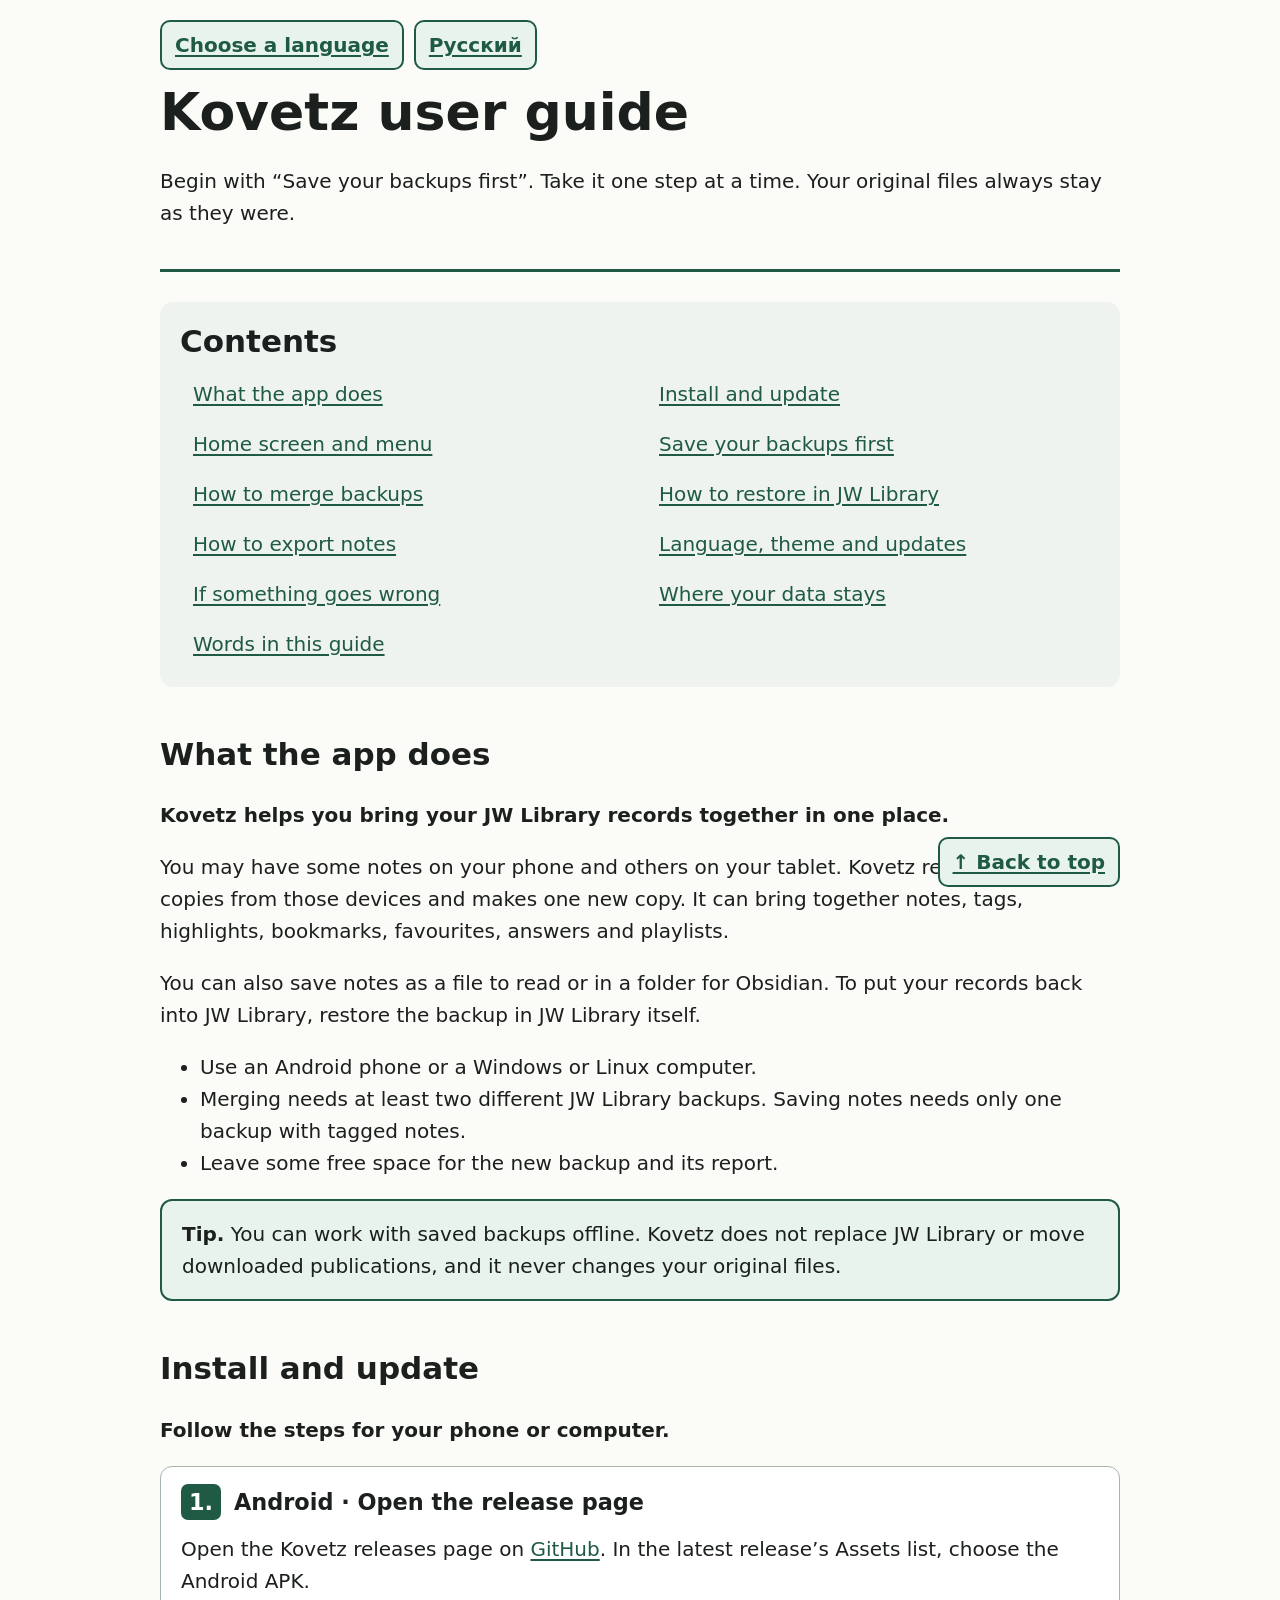
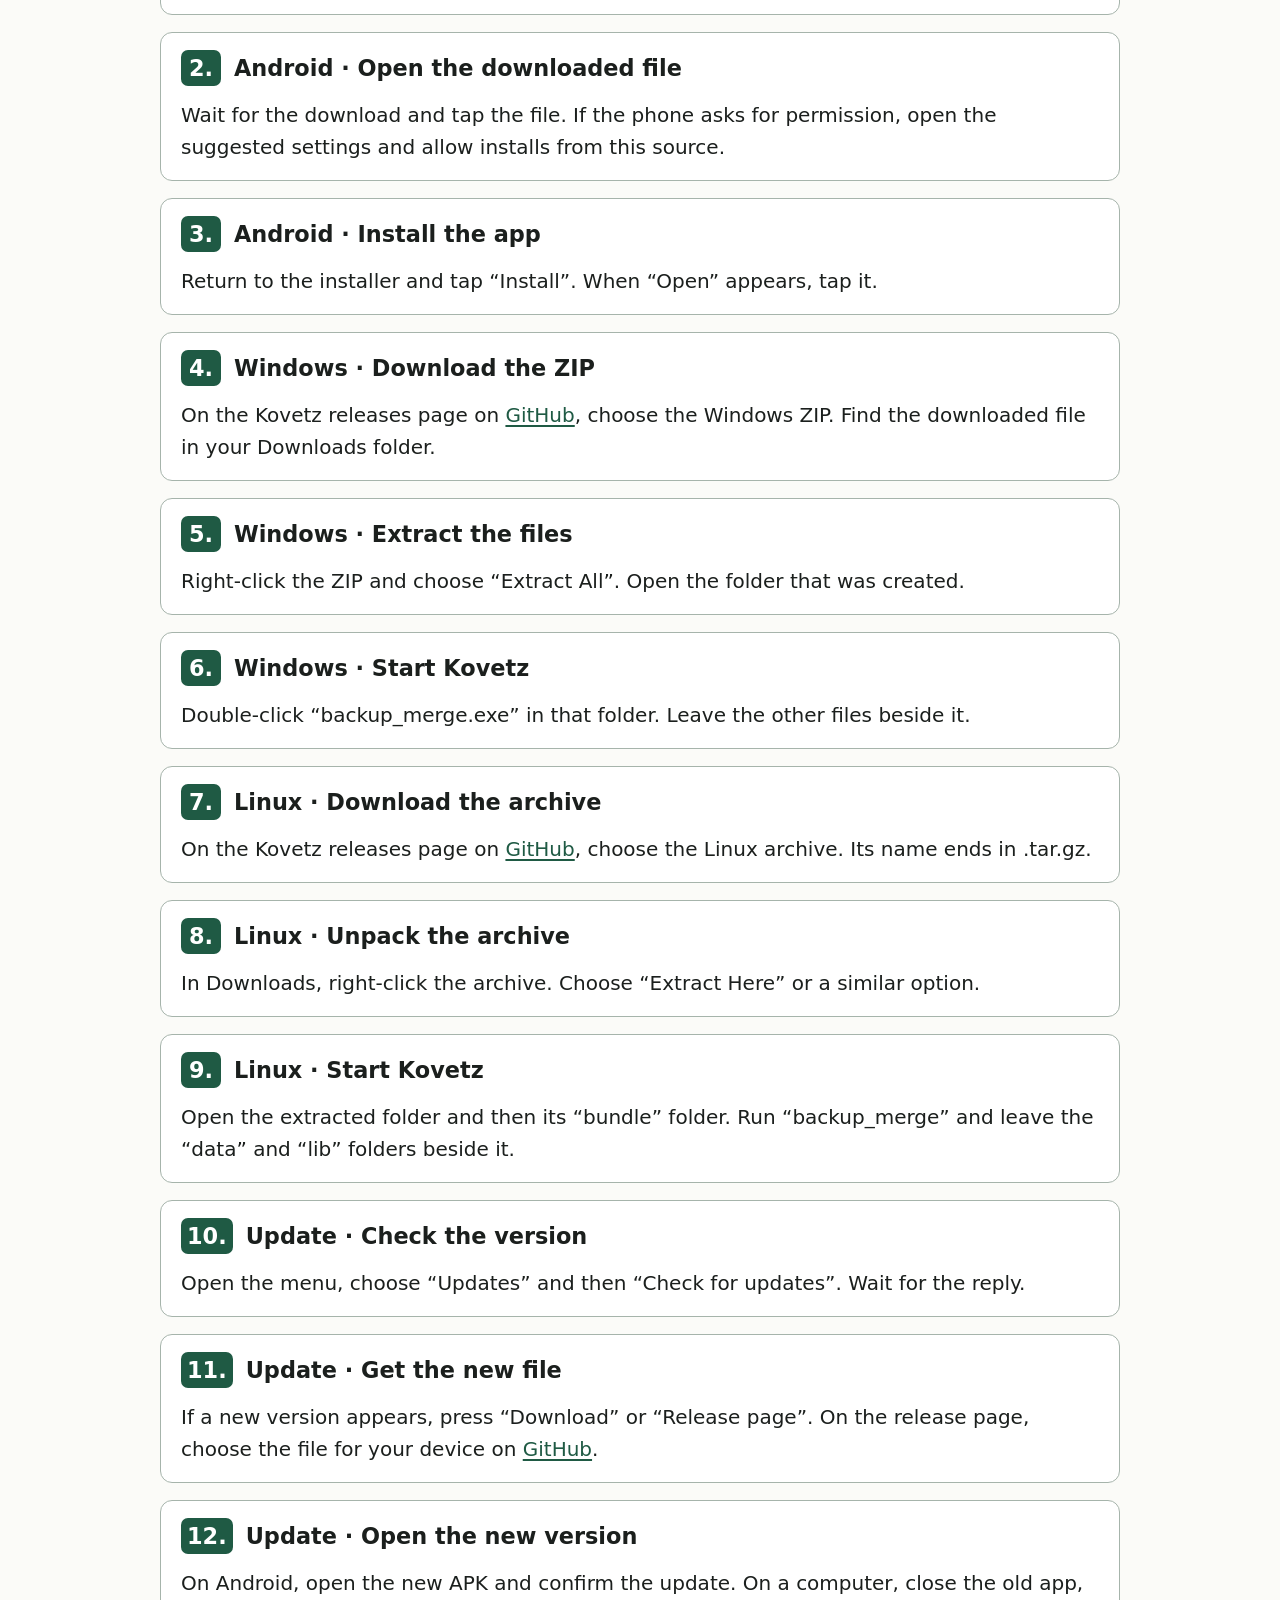
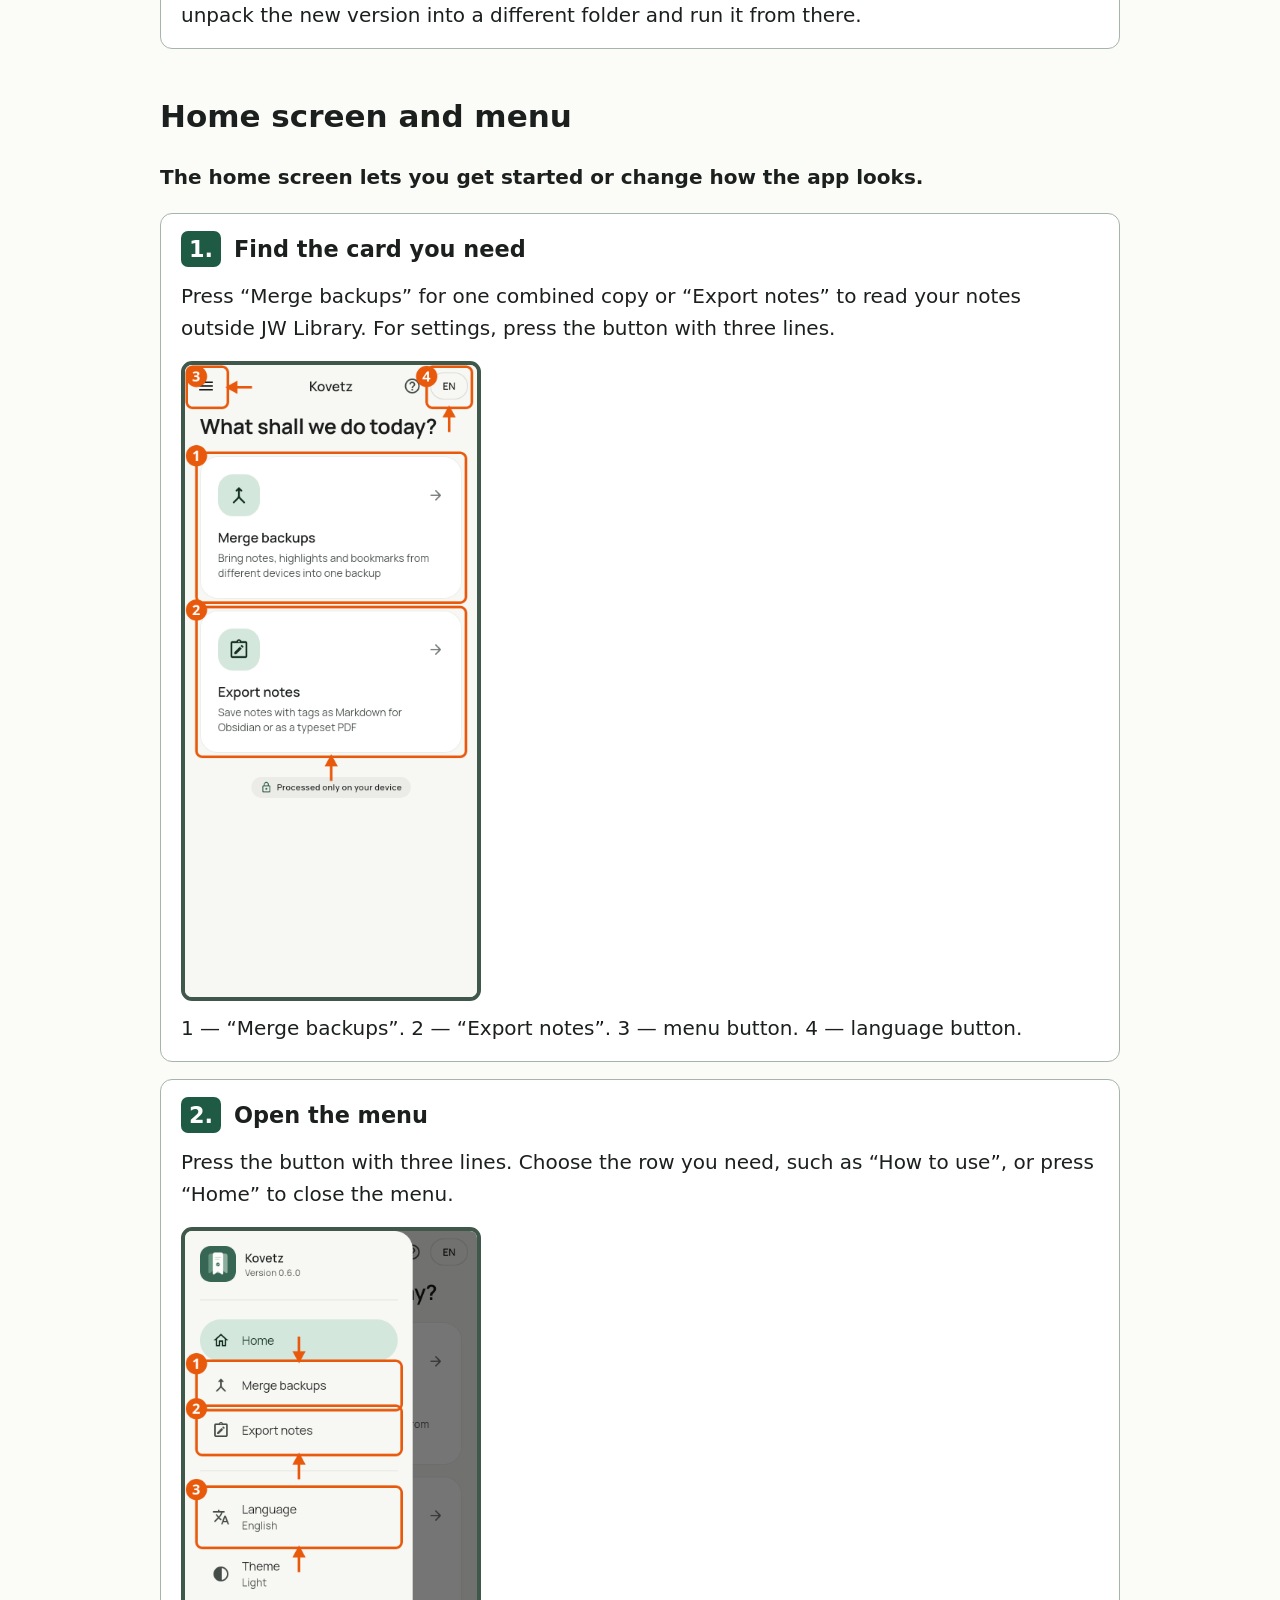
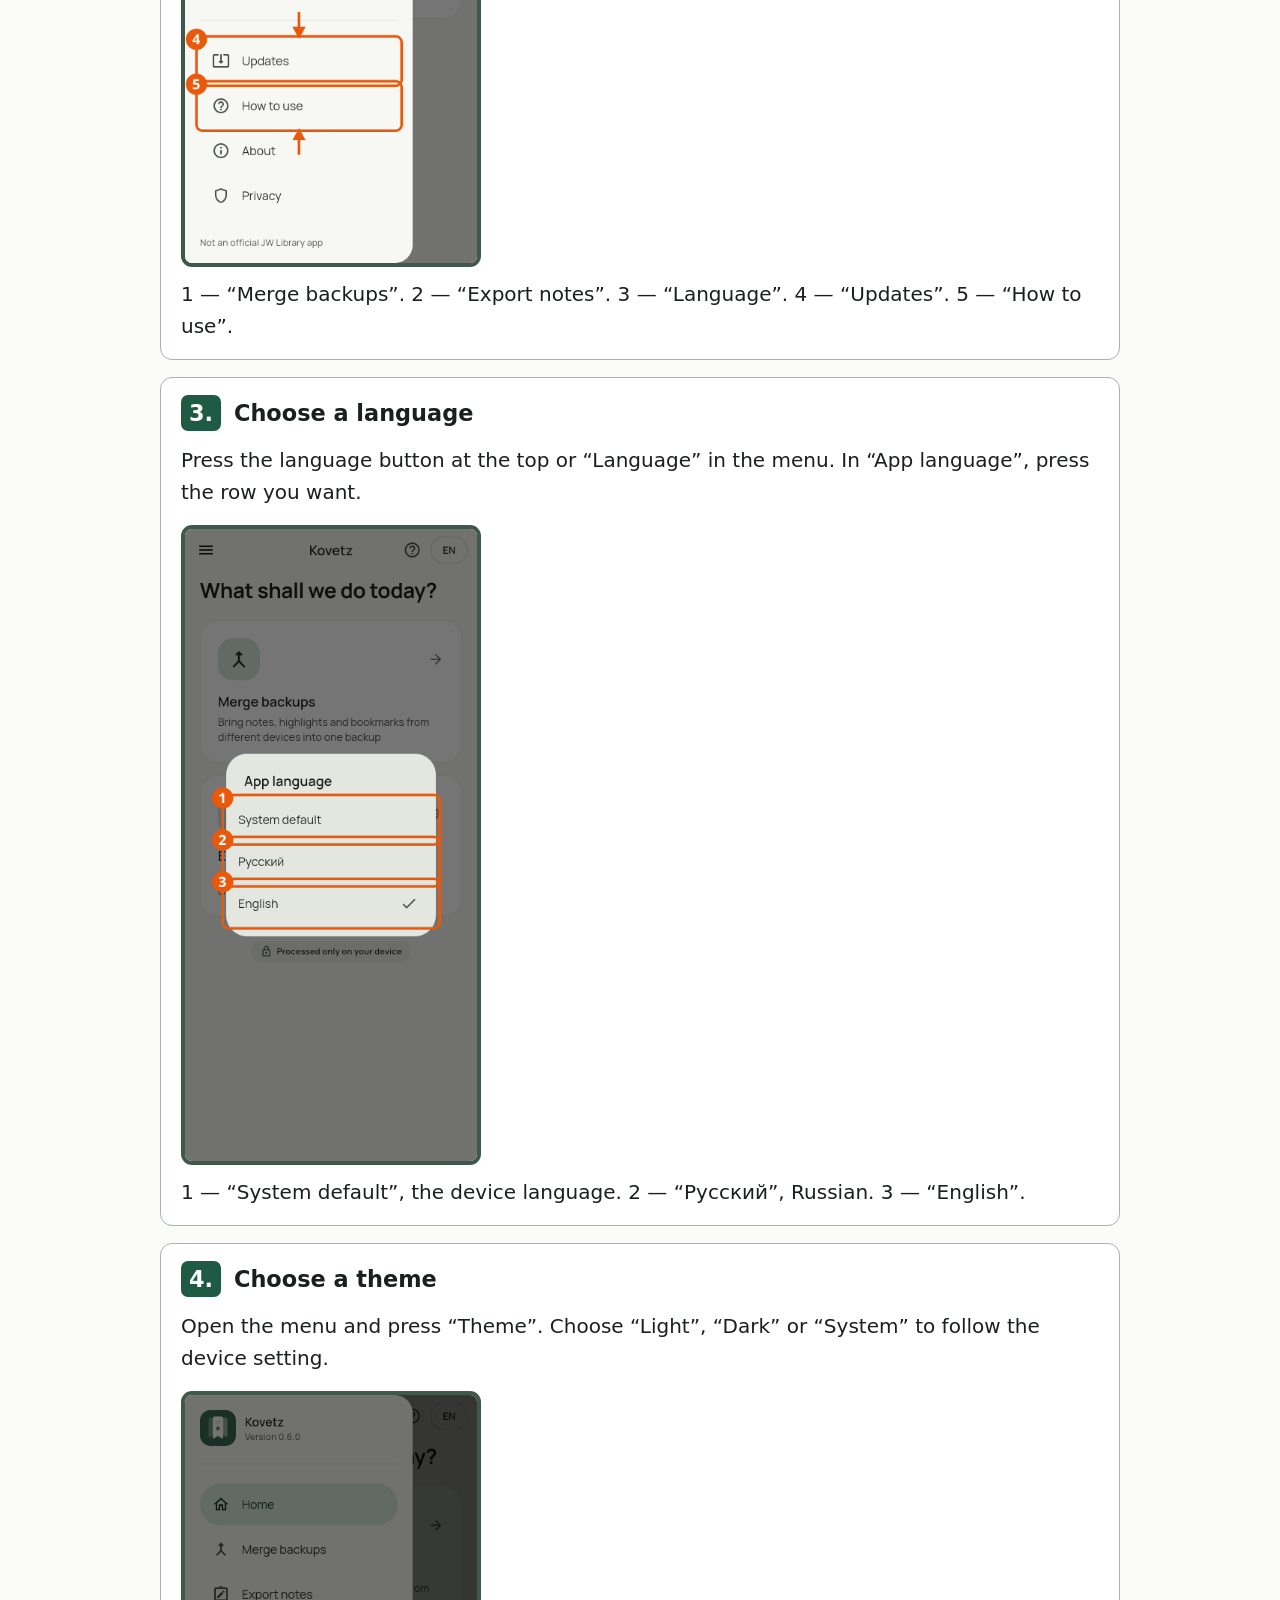
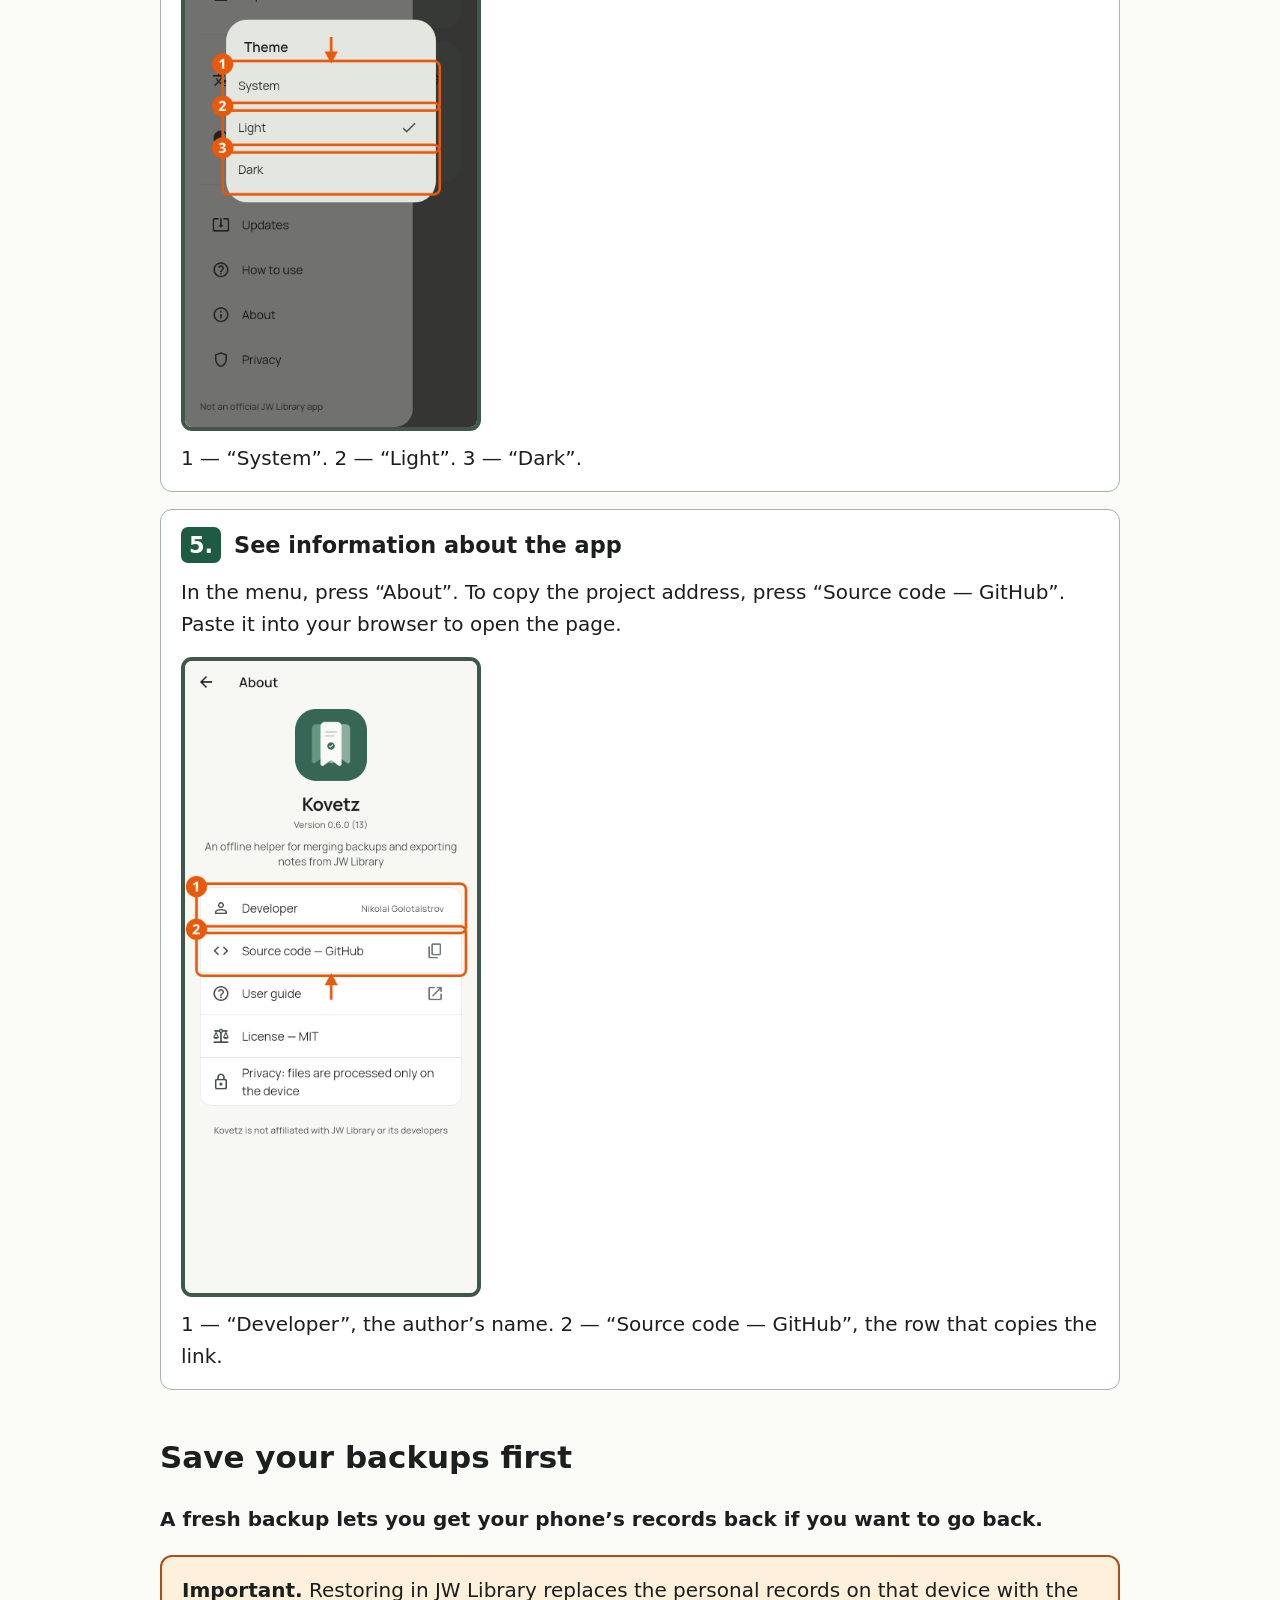
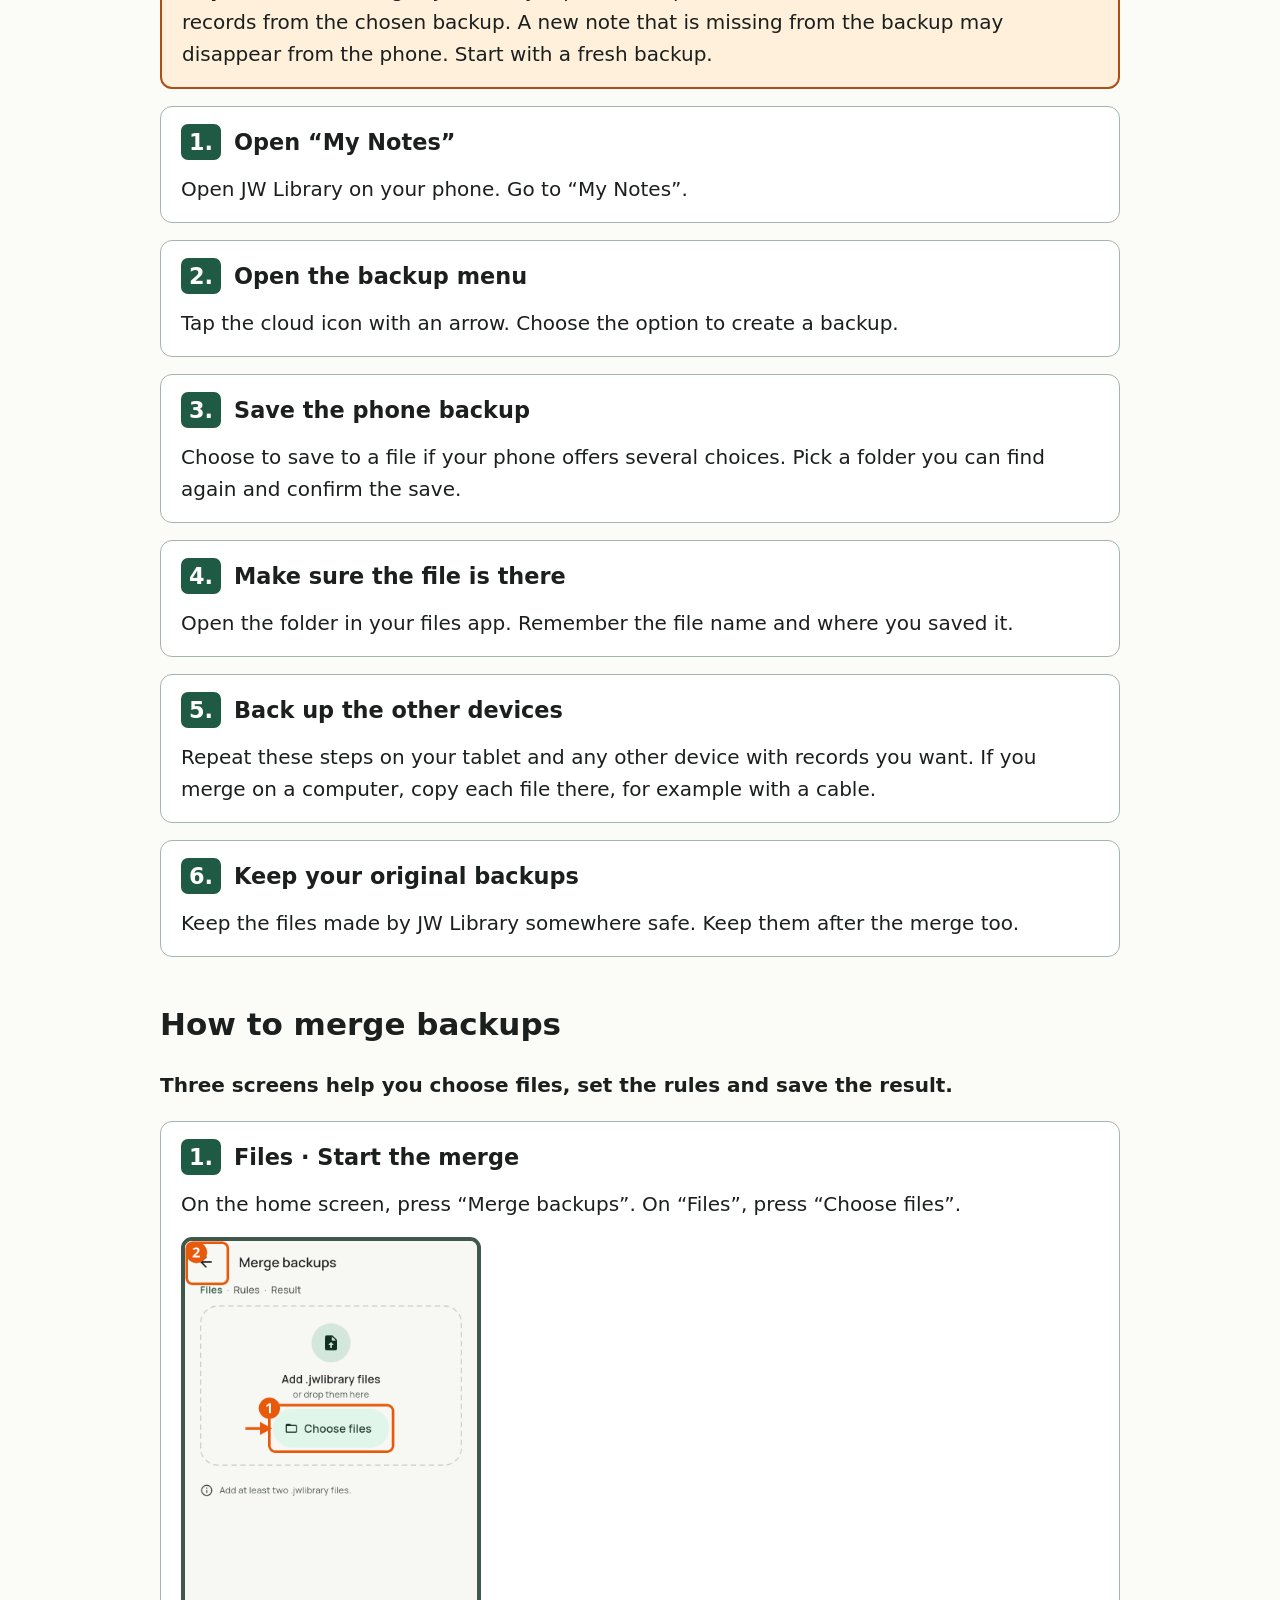
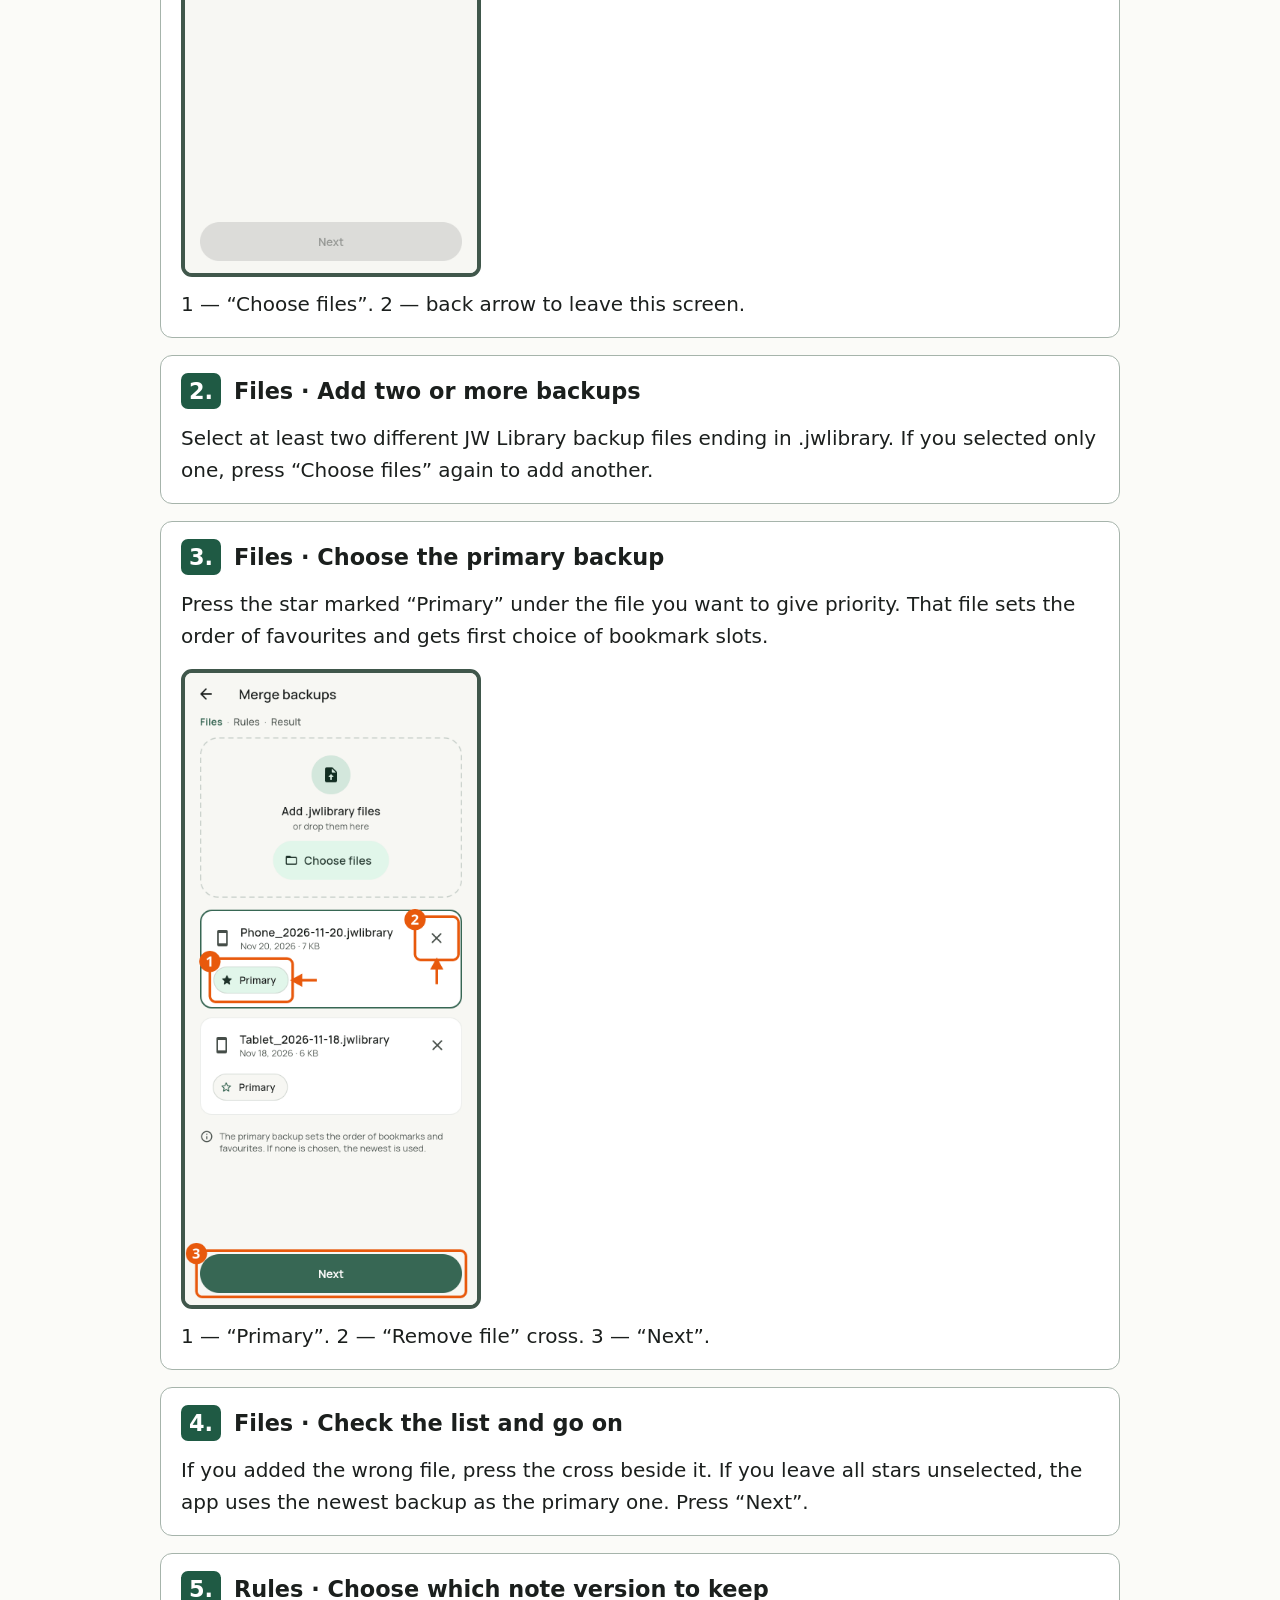
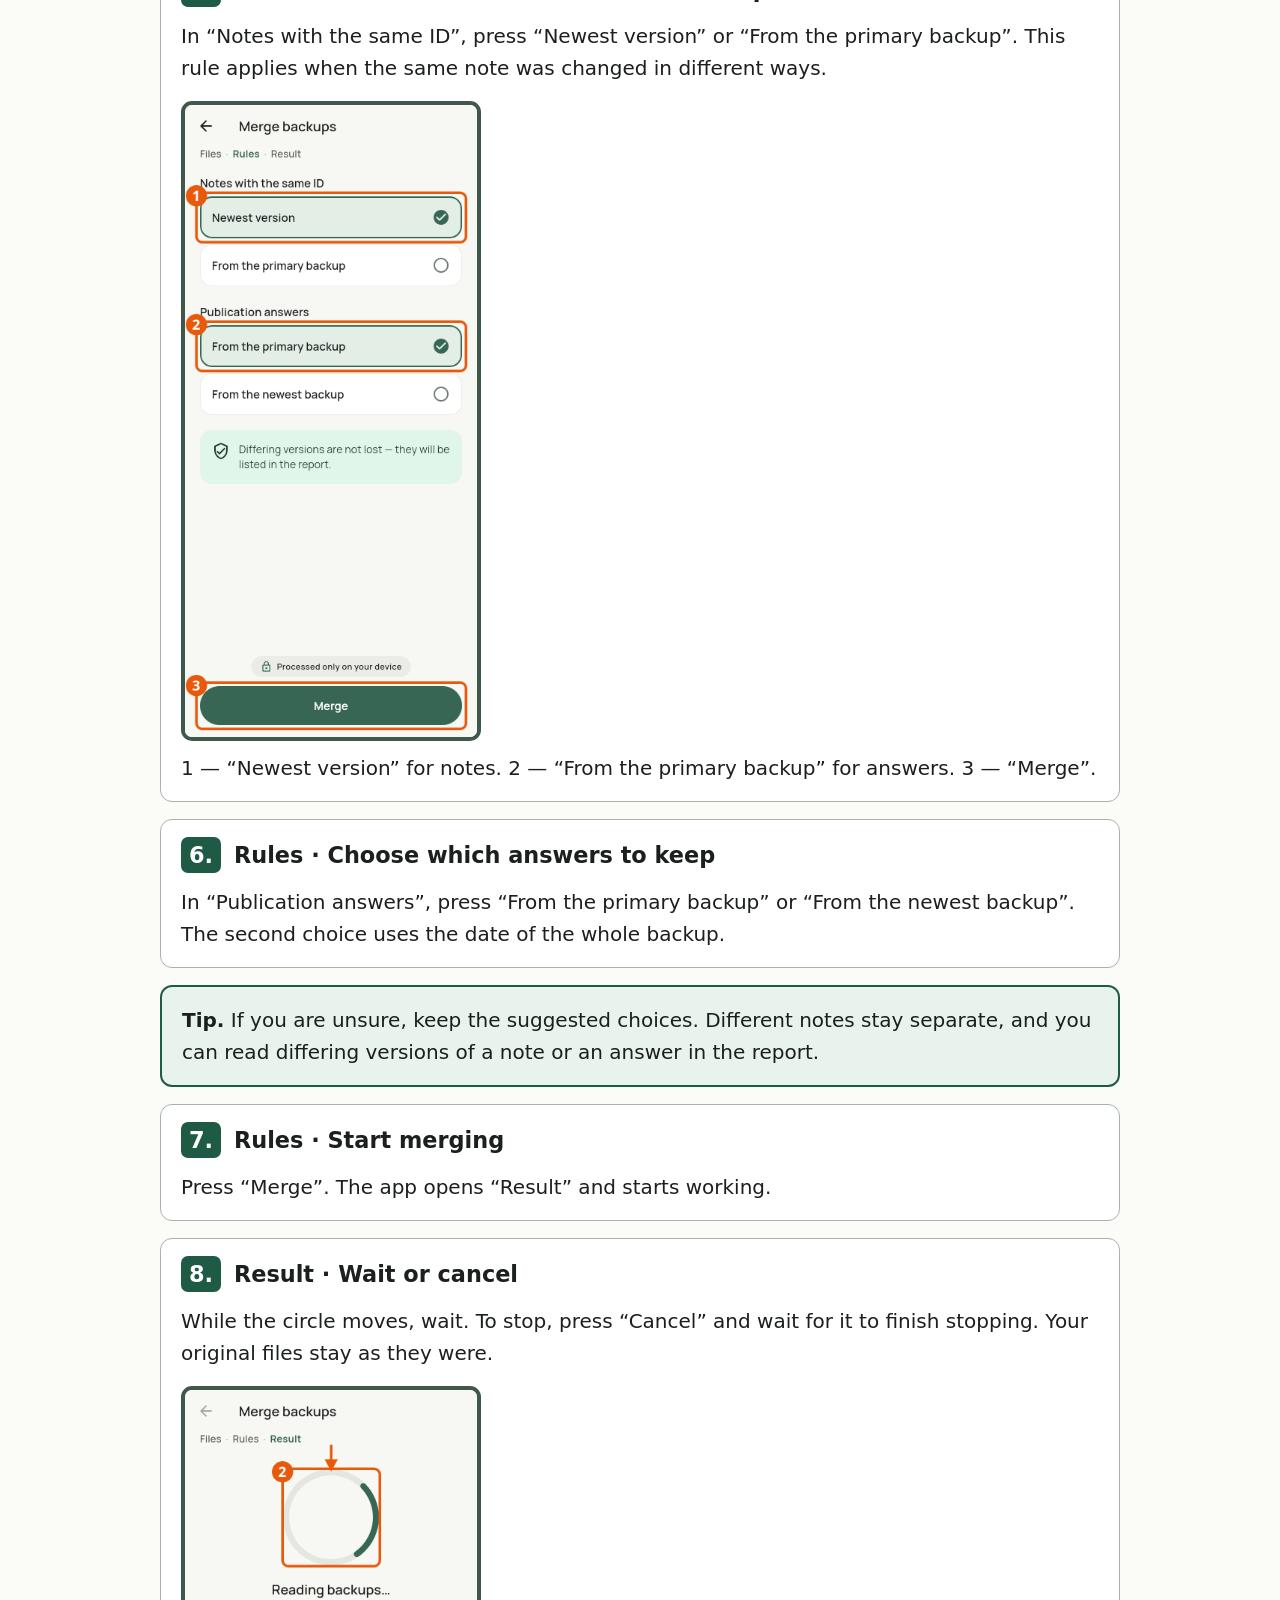
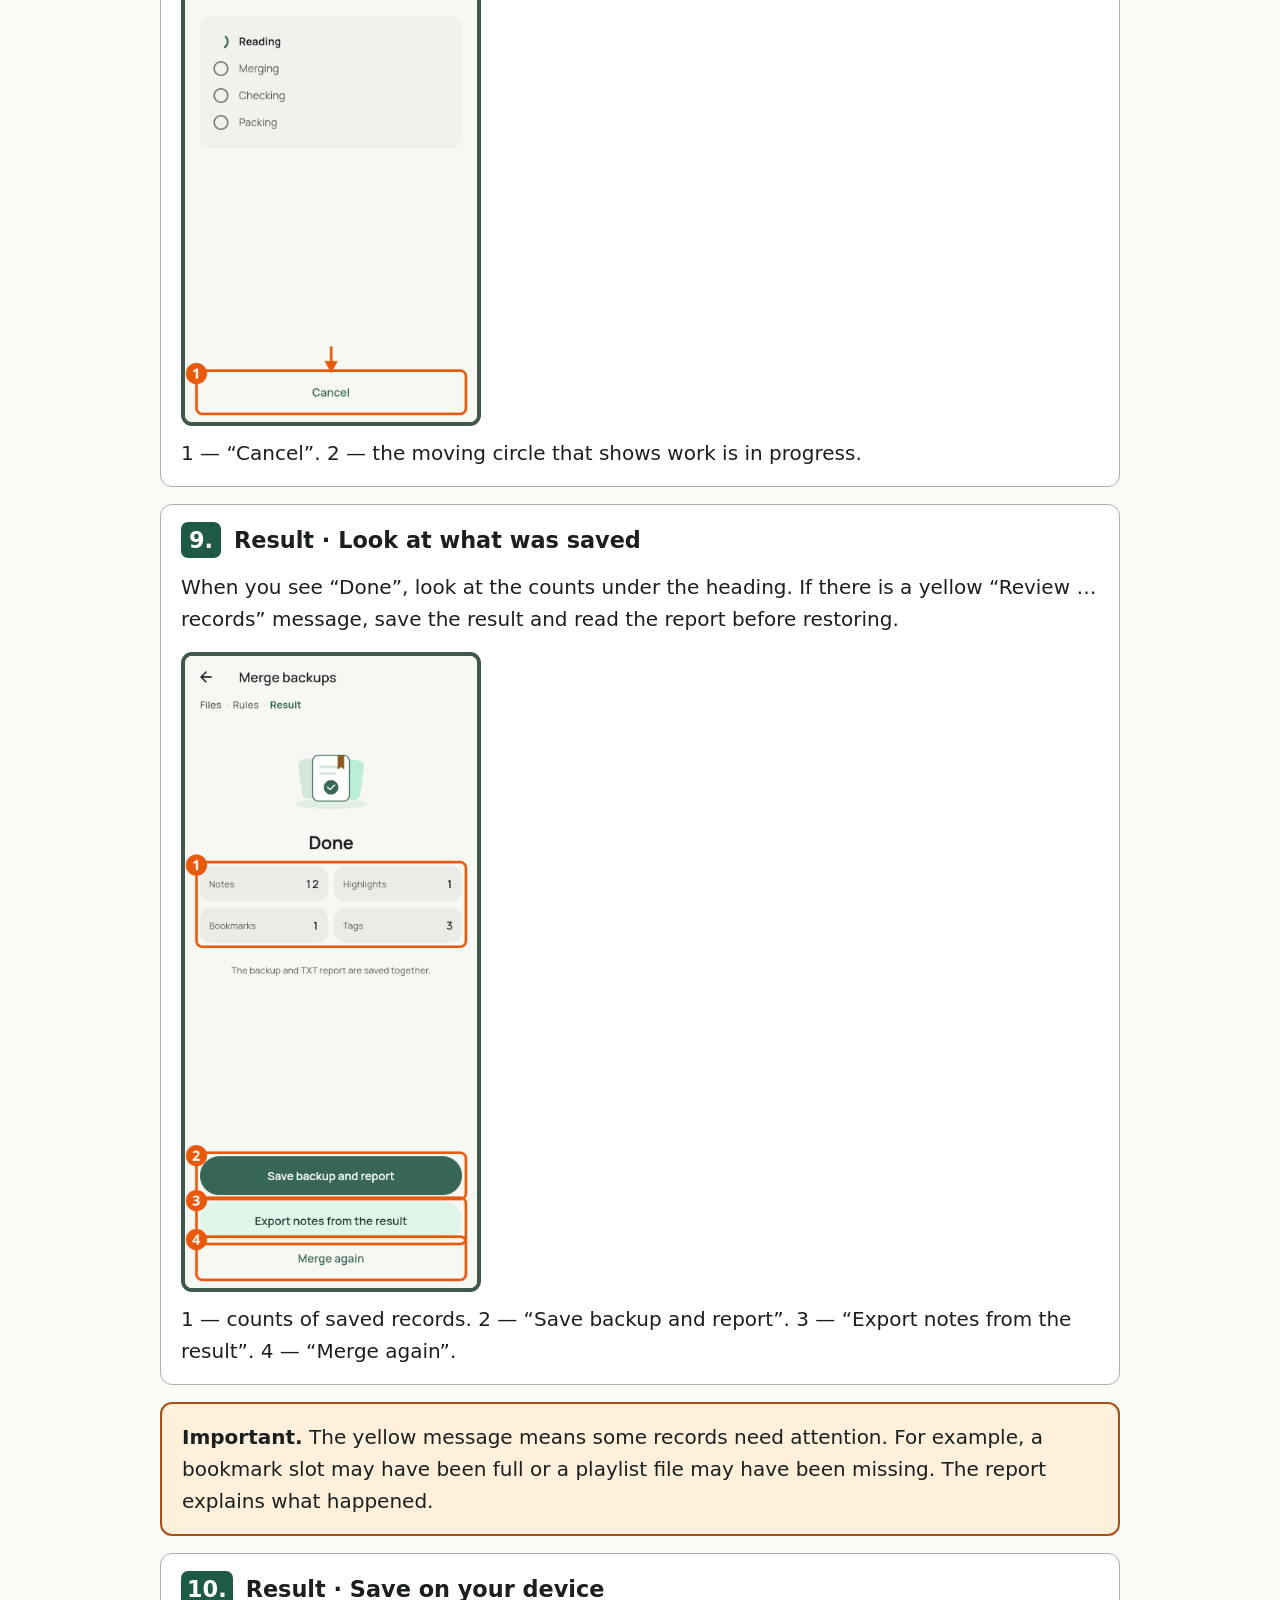
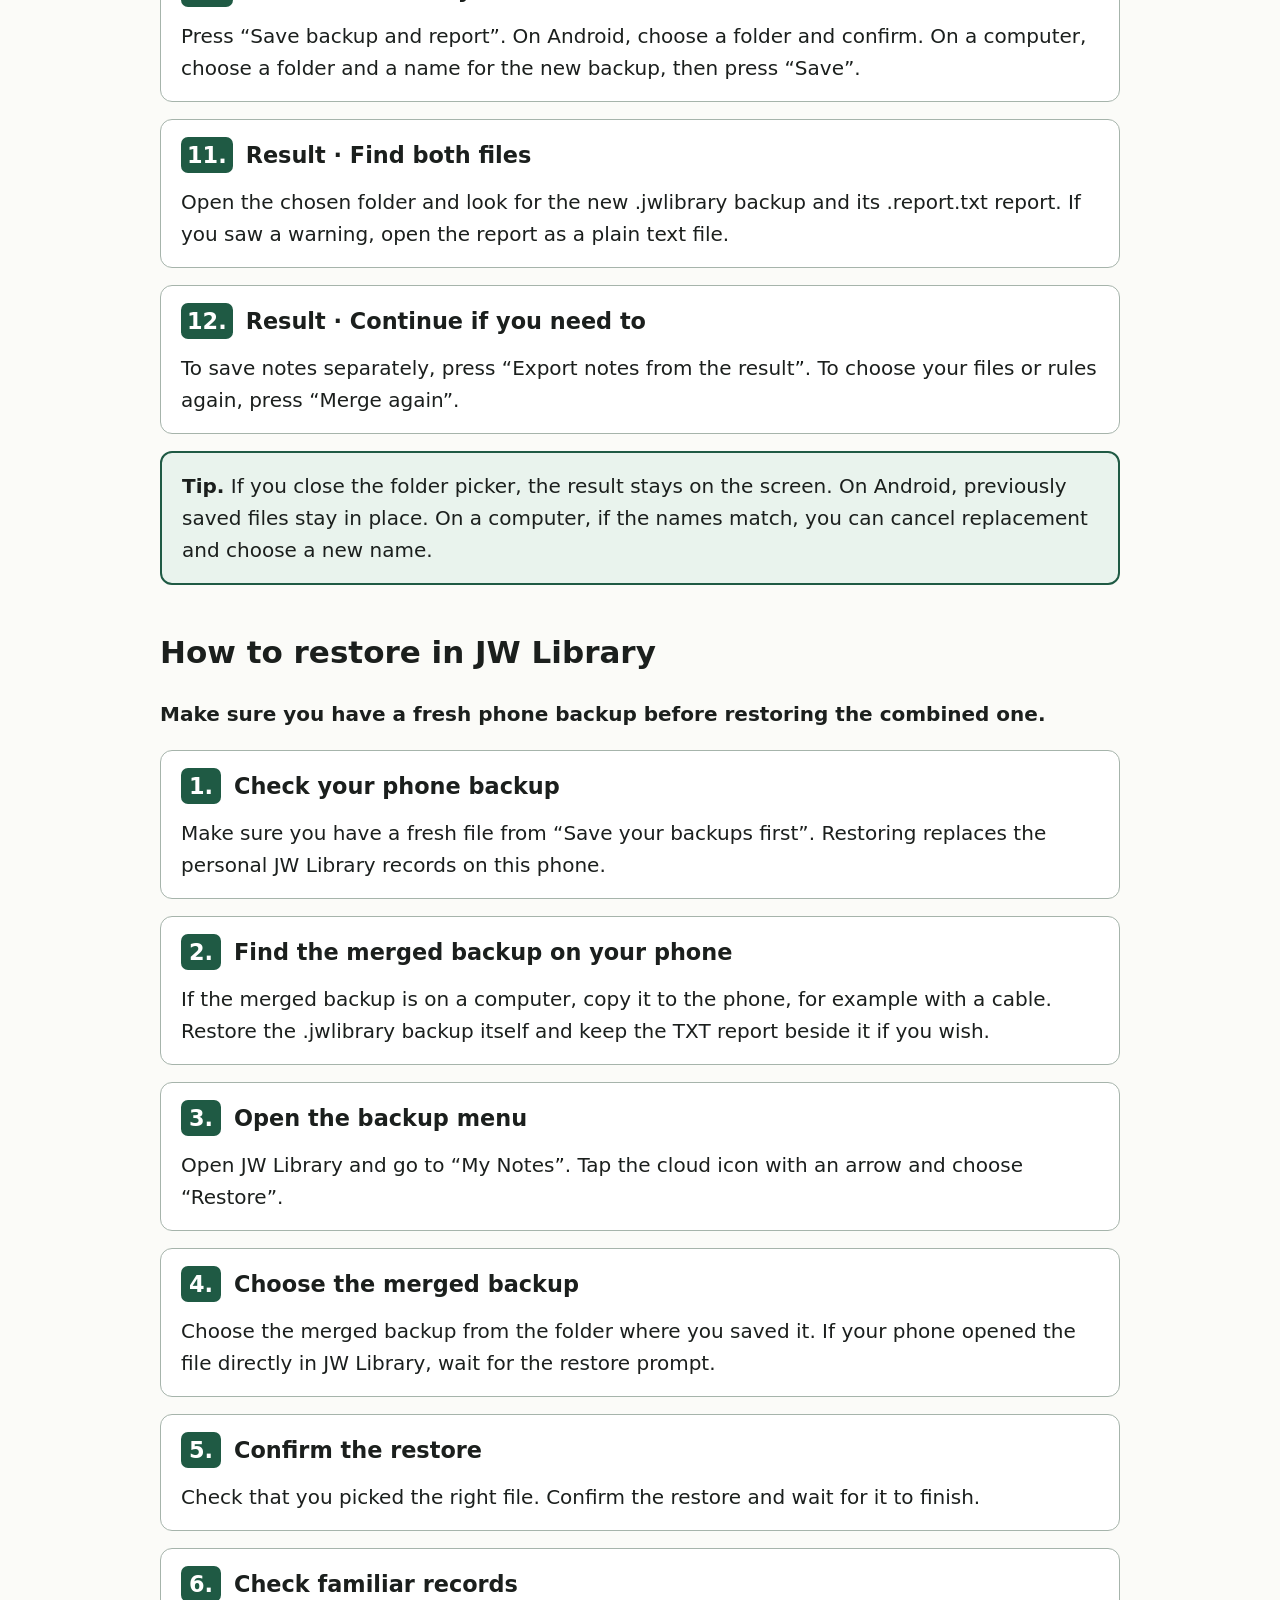
==== docs/site/en/index.html @ 67d59d4f "Kovetz 0.6.0: объединение резервных копий JW Library и экспорт заметок Первая версия проекта в чисто" ====
<!doctype html>
<html lang="en">
<head>
  <meta charset="utf-8">
  <meta name="viewport" content="width=device-width, initial-scale=1">
  <title>Kovetz user guide</title>
  <link rel="stylesheet" href="../guide.css">
</head>
<body>
<main id="top">
  <header>
    <nav class="language-nav" aria-label="Choose a language">
      <a class="tap" href="../index.html">Choose a language</a>
      <a class="tap" href="../ru/index.html" lang="ru" hreflang="ru">Русский</a>
    </nav>
    <h1>Kovetz user guide</h1>
    <p>Begin with “Save your backups first”. Take it one step at a time. Your original files always stay as they were.</p>
  </header>
  <nav class="contents" aria-labelledby="contents-title">
    <h2 id="contents-title">Contents</h2>
    <ul>
      <li><a class="tap" href="#what">What the app does</a></li>
      <li><a class="tap" href="#install">Install and update</a></li>
      <li><a class="tap" href="#main_screen">Home screen and menu</a></li>
      <li><a class="tap" href="#safety">Save your backups first</a></li>
      <li><a class="tap" href="#merge">How to merge backups</a></li>
      <li><a class="tap" href="#restore">How to restore in JW Library</a></li>
      <li><a class="tap" href="#export">How to export notes</a></li>
      <li><a class="tap" href="#settings">Language, theme and updates</a></li>
      <li><a class="tap" href="#problems">If something goes wrong</a></li>
      <li><a class="tap" href="#privacy">Where your data stays</a></li>
      <li><a class="tap" href="#words">Words in this guide</a></li>
    </ul>
  </nav>
  <section id="what" aria-labelledby="what-title">
    <h2 id="what-title">What the app does</h2>
    <p class="summary">Kovetz helps you bring your JW Library records together in one place.</p>
    <p>You may have some notes on your phone and others on your tablet. Kovetz reads the saved copies from those devices and makes one new copy. It can bring together notes, tags, highlights, bookmarks, favourites, answers and playlists.</p>
    <p>You can also save notes as a file to read or in a folder for Obsidian. To put your records back into JW Library, restore the backup in JW Library itself.</p>
    <ul>
      <li>Use an Android phone or a Windows or Linux computer.</li>
      <li>Merging needs at least two different JW Library backups. Saving notes needs only one backup with tagged notes.</li>
      <li>Leave some free space for the new backup and its report.</li>
    </ul>
    <aside class="tip"><p><strong>Tip.</strong> You can work with saved backups offline. Kovetz does not replace JW Library or move downloaded publications, and it never changes your original files.</p></aside>
  </section>
  <section id="install" aria-labelledby="install-title">
    <h2 id="install-title">Install and update</h2>
    <p class="summary">Follow the steps for your phone or computer.</p>
    <article class="step">
      <h3><span class="step-number">1.</span> Android · Open the release page</h3>
      <p>Open the Kovetz releases page on <a href="https:&#47;&#47;github.com&#47;pioner14&#47;kovetz&#47;releases">GitHub</a>. In the latest release’s Assets list, choose the Android APK.</p>
    </article>
    <article class="step">
      <h3><span class="step-number">2.</span> Android · Open the downloaded file</h3>
      <p>Wait for the download and tap the file. If the phone asks for permission, open the suggested settings and allow installs from this source.</p>
    </article>
    <article class="step">
      <h3><span class="step-number">3.</span> Android · Install the app</h3>
      <p>Return to the installer and tap “Install”. When “Open” appears, tap it.</p>
    </article>
    <article class="step">
      <h3><span class="step-number">4.</span> Windows · Download the ZIP</h3>
      <p>On the Kovetz releases page on <a href="https:&#47;&#47;github.com&#47;pioner14&#47;kovetz&#47;releases">GitHub</a>, choose the Windows ZIP. Find the downloaded file in your Downloads folder.</p>
    </article>
    <article class="step">
      <h3><span class="step-number">5.</span> Windows · Extract the files</h3>
      <p>Right-click the ZIP and choose “Extract All”. Open the folder that was created.</p>
    </article>
    <article class="step">
      <h3><span class="step-number">6.</span> Windows · Start Kovetz</h3>
      <p>Double-click “backup_merge.exe” in that folder. Leave the other files beside it.</p>
    </article>
    <article class="step">
      <h3><span class="step-number">7.</span> Linux · Download the archive</h3>
      <p>On the Kovetz releases page on <a href="https:&#47;&#47;github.com&#47;pioner14&#47;kovetz&#47;releases">GitHub</a>, choose the Linux archive. Its name ends in .tar.gz.</p>
    </article>
    <article class="step">
      <h3><span class="step-number">8.</span> Linux · Unpack the archive</h3>
      <p>In Downloads, right-click the archive. Choose “Extract Here” or a similar option.</p>
    </article>
    <article class="step">
      <h3><span class="step-number">9.</span> Linux · Start Kovetz</h3>
      <p>Open the extracted folder and then its “bundle” folder. Run “backup_merge” and leave the “data” and “lib” folders beside it.</p>
    </article>
    <article class="step">
      <h3><span class="step-number">10.</span> Update · Check the version</h3>
      <p>Open the menu, choose “Updates” and then “Check for updates”. Wait for the reply.</p>
    </article>
    <article class="step">
      <h3><span class="step-number">11.</span> Update · Get the new file</h3>
      <p>If a new version appears, press “Download” or “Release page”. On the release page, choose the file for your device on <a href="https:&#47;&#47;github.com&#47;pioner14&#47;kovetz&#47;releases">GitHub</a>.</p>
    </article>
    <article class="step">
      <h3><span class="step-number">12.</span> Update · Open the new version</h3>
      <p>On Android, open the new APK and confirm the update. On a computer, close the old app, unpack the new version into a different folder and run it from there.</p>
    </article>
  </section>
  <section id="main_screen" aria-labelledby="main_screen-title">
    <h2 id="main_screen-title">Home screen and menu</h2>
    <p class="summary">The home screen lets you get started or change how the app looks.</p>
    <article class="step">
      <h3><span class="step-number">1.</span> Find the card you need</h3>
      <p>Press “Merge backups” for one combined copy or “Export notes” to read your notes outside JW Library. For settings, press the button with three lines.</p> 
      <figure>
        <img src="../images&#47;en&#47;home.png" alt="Find the card you need" loading="lazy">
        <figcaption>1 — “Merge backups”. 2 — “Export notes”. 3 — menu button. 4 — language button.</figcaption>
      </figure>
    </article>
    <article class="step">
      <h3><span class="step-number">2.</span> Open the menu</h3>
      <p>Press the button with three lines. Choose the row you need, such as “How to use”, or press “Home” to close the menu.</p> 
      <figure>
        <img src="../images&#47;en&#47;drawer.png" alt="Open the menu" loading="lazy">
        <figcaption>1 — “Merge backups”. 2 — “Export notes”. 3 — “Language”. 4 — “Updates”. 5 — “How to use”.</figcaption>
      </figure>
    </article>
    <article class="step">
      <h3><span class="step-number">3.</span> Choose a language</h3>
      <p>Press the language button at the top or “Language” in the menu. In “App language”, press the row you want.</p> 
      <figure>
        <img src="../images&#47;en&#47;language_dialog.png" alt="Choose a language" loading="lazy">
        <figcaption>1 — “System default”, the device language. 2 — “Русский”, Russian. 3 — “English”.</figcaption>
      </figure>
    </article>
    <article class="step">
      <h3><span class="step-number">4.</span> Choose a theme</h3>
      <p>Open the menu and press “Theme”. Choose “Light”, “Dark” or “System” to follow the device setting.</p> 
      <figure>
        <img src="../images&#47;en&#47;theme_dialog.png" alt="Choose a theme" loading="lazy">
        <figcaption>1 — “System”. 2 — “Light”. 3 — “Dark”.</figcaption>
      </figure>
    </article>
    <article class="step">
      <h3><span class="step-number">5.</span> See information about the app</h3>
      <p>In the menu, press “About”. To copy the project address, press “Source code — GitHub”. Paste it into your browser to open the page.</p> 
      <figure>
        <img src="../images&#47;en&#47;about.png" alt="See information about the app" loading="lazy">
        <figcaption>1 — “Developer”, the author’s name. 2 — “Source code — GitHub”, the row that copies the link.</figcaption>
      </figure>
    </article>
  </section>
  <section id="safety" aria-labelledby="safety-title">
    <h2 id="safety-title">Save your backups first</h2>
    <p class="summary">A fresh backup lets you get your phone’s records back if you want to go back.</p>
    <aside class="warning"><p><strong>Important.</strong> Restoring in JW Library replaces the personal records on that device with the records from the chosen backup. A new note that is missing from the backup may disappear from the phone. Start with a fresh backup.</p></aside>
    <article class="step">
      <h3><span class="step-number">1.</span> Open “My Notes”</h3>
      <p>Open JW Library on your phone. Go to “My Notes”.</p>
    </article>
    <article class="step">
      <h3><span class="step-number">2.</span> Open the backup menu</h3>
      <p>Tap the cloud icon with an arrow. Choose the option to create a backup.</p>
    </article>
    <article class="step">
      <h3><span class="step-number">3.</span> Save the phone backup</h3>
      <p>Choose to save to a file if your phone offers several choices. Pick a folder you can find again and confirm the save.</p>
    </article>
    <article class="step">
      <h3><span class="step-number">4.</span> Make sure the file is there</h3>
      <p>Open the folder in your files app. Remember the file name and where you saved it.</p>
    </article>
    <article class="step">
      <h3><span class="step-number">5.</span> Back up the other devices</h3>
      <p>Repeat these steps on your tablet and any other device with records you want. If you merge on a computer, copy each file there, for example with a cable.</p>
    </article>
    <article class="step">
      <h3><span class="step-number">6.</span> Keep your original backups</h3>
      <p>Keep the files made by JW Library somewhere safe. Keep them after the merge too.</p>
    </article>
  </section>
  <section id="merge" aria-labelledby="merge-title">
    <h2 id="merge-title">How to merge backups</h2>
    <p class="summary">Three screens help you choose files, set the rules and save the result.</p>
    <article class="step">
      <h3><span class="step-number">1.</span> Files · Start the merge</h3>
      <p>On the home screen, press “Merge backups”. On “Files”, press “Choose files”.</p> 
      <figure>
        <img src="../images&#47;en&#47;merge_files_empty.png" alt="Files · Start the merge" loading="lazy">
        <figcaption>1 — “Choose files”. 2 — back arrow to leave this screen.</figcaption>
      </figure>
    </article>
    <article class="step">
      <h3><span class="step-number">2.</span> Files · Add two or more backups</h3>
      <p>Select at least two different JW Library backup files ending in .jwlibrary. If you selected only one, press “Choose files” again to add another.</p>
    </article>
    <article class="step">
      <h3><span class="step-number">3.</span> Files · Choose the primary backup</h3>
      <p>Press the star marked “Primary” under the file you want to give priority. That file sets the order of favourites and gets first choice of bookmark slots.</p> 
      <figure>
        <img src="../images&#47;en&#47;merge_files_two.png" alt="Files · Choose the primary backup" loading="lazy">
        <figcaption>1 — “Primary”. 2 — “Remove file” cross. 3 — “Next”.</figcaption>
      </figure>
    </article>
    <article class="step">
      <h3><span class="step-number">4.</span> Files · Check the list and go on</h3>
      <p>If you added the wrong file, press the cross beside it. If you leave all stars unselected, the app uses the newest backup as the primary one. Press “Next”.</p>
    </article>
    <article class="step">
      <h3><span class="step-number">5.</span> Rules · Choose which note version to keep</h3>
      <p>In “Notes with the same ID”, press “Newest version” or “From the primary backup”. This rule applies when the same note was changed in different ways.</p> 
      <figure>
        <img src="../images&#47;en&#47;merge_rules.png" alt="Rules · Choose which note version to keep" loading="lazy">
        <figcaption>1 — “Newest version” for notes. 2 — “From the primary backup” for answers. 3 — “Merge”.</figcaption>
      </figure>
    </article>
    <article class="step">
      <h3><span class="step-number">6.</span> Rules · Choose which answers to keep</h3>
      <p>In “Publication answers”, press “From the primary backup” or “From the newest backup”. The second choice uses the date of the whole backup.</p>
    </article>
    <aside class="tip"><p><strong>Tip.</strong> If you are unsure, keep the suggested choices. Different notes stay separate, and you can read differing versions of a note or an answer in the report.</p></aside>
    <article class="step">
      <h3><span class="step-number">7.</span> Rules · Start merging</h3>
      <p>Press “Merge”. The app opens “Result” and starts working.</p>
    </article>
    <article class="step">
      <h3><span class="step-number">8.</span> Result · Wait or cancel</h3>
      <p>While the circle moves, wait. To stop, press “Cancel” and wait for it to finish stopping. Your original files stay as they were.</p> 
      <figure>
        <img src="../images&#47;en&#47;merge_progress.png" alt="Result · Wait or cancel" loading="lazy">
        <figcaption>1 — “Cancel”. 2 — the moving circle that shows work is in progress.</figcaption>
      </figure>
    </article>
    <article class="step">
      <h3><span class="step-number">9.</span> Result · Look at what was saved</h3>
      <p>When you see “Done”, look at the counts under the heading. If there is a yellow “Review … records” message, save the result and read the report before restoring.</p> 
      <figure>
        <img src="../images&#47;en&#47;merge_done.png" alt="Result · Look at what was saved" loading="lazy">
        <figcaption>1 — counts of saved records. 2 — “Save backup and report”. 3 — “Export notes from the result”. 4 — “Merge again”.</figcaption>
      </figure>
    </article>
    <aside class="warning"><p><strong>Important.</strong> The yellow message means some records need attention. For example, a bookmark slot may have been full or a playlist file may have been missing. The report explains what happened.</p></aside>
    <article class="step">
      <h3><span class="step-number">10.</span> Result · Save on your device</h3>
      <p>Press “Save backup and report”. On Android, choose a folder and confirm. On a computer, choose a folder and a name for the new backup, then press “Save”.</p>
    </article>
    <article class="step">
      <h3><span class="step-number">11.</span> Result · Find both files</h3>
      <p>Open the chosen folder and look for the new .jwlibrary backup and its .report.txt report. If you saw a warning, open the report as a plain text file.</p>
    </article>
    <article class="step">
      <h3><span class="step-number">12.</span> Result · Continue if you need to</h3>
      <p>To save notes separately, press “Export notes from the result”. To choose your files or rules again, press “Merge again”.</p>
    </article>
    <aside class="tip"><p><strong>Tip.</strong> If you close the folder picker, the result stays on the screen. On Android, previously saved files stay in place. On a computer, if the names match, you can cancel replacement and choose a new name.</p></aside>
  </section>
  <section id="restore" aria-labelledby="restore-title">
    <h2 id="restore-title">How to restore in JW Library</h2>
    <p class="summary">Make sure you have a fresh phone backup before restoring the combined one.</p>
    <article class="step">
      <h3><span class="step-number">1.</span> Check your phone backup</h3>
      <p>Make sure you have a fresh file from “Save your backups first”. Restoring replaces the personal JW Library records on this phone.</p>
    </article>
    <article class="step">
      <h3><span class="step-number">2.</span> Find the merged backup on your phone</h3>
      <p>If the merged backup is on a computer, copy it to the phone, for example with a cable. Restore the .jwlibrary backup itself and keep the TXT report beside it if you wish.</p>
    </article>
    <article class="step">
      <h3><span class="step-number">3.</span> Open the backup menu</h3>
      <p>Open JW Library and go to “My Notes”. Tap the cloud icon with an arrow and choose “Restore”.</p>
    </article>
    <article class="step">
      <h3><span class="step-number">4.</span> Choose the merged backup</h3>
      <p>Choose the merged backup from the folder where you saved it. If your phone opened the file directly in JW Library, wait for the restore prompt.</p>
    </article>
    <article class="step">
      <h3><span class="step-number">5.</span> Confirm the restore</h3>
      <p>Check that you picked the right file. Confirm the restore and wait for it to finish.</p>
    </article>
    <article class="step">
      <h3><span class="step-number">6.</span> Check familiar records</h3>
      <p>Open “My Notes” and find a familiar note from each device. Check a few important tags, bookmarks or highlights too.</p>
    </article>
    <article class="step">
      <h3><span class="step-number">7.</span> If JW Library says the saved data is damaged</h3>
      <p>Check that you opened the merged backup and that the whole file was copied. If it still fails, merge the originals again in a current version of Kovetz and save under a new name.</p>
    </article>
    <article class="step">
      <h3><span class="step-number">8.</span> Go back to your phone’s records if needed</h3>
      <p>If the merged backup is not right for you, use the same steps to restore the phone’s own fresh backup. If the merged backup still fails, write down the error and the Kovetz version from “About” for the developer.</p>
    </article>
  </section>
  <section id="export" aria-labelledby="export-title">
    <h2 id="export-title">How to export notes</h2>
    <p class="summary">You can save your notes as a folder to read or as a book.</p>
    <p>The app saves the words you wrote in your notes. By default, it includes only notes with tags. Highlights, bookmarks and publication text are left out of the export.</p>
    <article class="step">
      <h3><span class="step-number">1.</span> Overview · Open a backup</h3>
      <p>On the home screen, press “Export notes”, then “Choose a backup”. Choose the JW Library file and wait for the list.</p>
    </article>
    <article class="step">
      <h3><span class="step-number">2.</span> Overview · Or use the merged backup</h3>
      <p>On the “Done” screen, press “Export notes from the result”. If you opened a regular backup and want a different one, press “Change”.</p>
    </article>
    <article class="step">
      <h3><span class="step-number">3.</span> Overview · Find a note</h3>
      <p>Press “Search notes” and type a word. Press a tag below the search box to see notes with that label.</p> 
      <figure>
        <img src="../images&#47;en&#47;export_overview.png" alt="Overview · Find a note" loading="lazy">
        <figcaption>1 — “Search notes”. 2 — the first tag and its note count. 3 — the first note card. 4 — “Export”.</figcaption>
      </figure>
    </article>
    <article class="step">
      <h3><span class="step-number">4.</span> Overview · Go to export</h3>
      <p>To clear the search, press the “Clear” cross, and to clear a tag filter, press the same tag again. Press “Export”. Search and tag choices only change the list you see.</p>
    </article>
    <article class="step">
      <h3><span class="step-number">5.</span> Markdown · Choose the format</h3>
      <p>Press “Markdown for Obsidian”. If you also want untagged notes, turn on “Include notes without tags”.</p> 
      <figure>
        <img src="../images&#47;en&#47;export_format.png" alt="Markdown · Choose the format" loading="lazy">
        <figcaption>1 — “Markdown for Obsidian”. 2 — “PDF”. 3 — “Include notes without tags”. 4 — “Create”.</figcaption>
      </figure>
    </article>
    <article class="step">
      <h3><span class="step-number">6.</span> Markdown · Save the export</h3>
      <p>Press “Create”. On a computer, choose where to make the new folder, or on Android choose where to save the ZIP.</p>
    </article>
    <article class="step">
      <h3><span class="step-number">7.</span> Markdown · Unzip on your phone</h3>
      <p>On Android, find the ZIP in your files app. Open it and choose “Extract” or a similar button. On a computer, the folder is already ready.</p>
    </article>
    <article class="step">
      <h3><span class="step-number">8.</span> Markdown · Open the folder in Obsidian</h3>
      <p>Open Obsidian and choose “Open folder as vault”. Pick the whole export folder, the one that contains “Index”.</p>
    </article>
    <article class="step">
      <h3><span class="step-number">9.</span> Markdown · Open “Index”</h3>
      <p>Press “Index” to browse the tags. “Notes” has one file per note, and “Tags” has lists of notes by topic.</p>
    </article>
    <article class="step">
      <h3><span class="step-number">10.</span> PDF · Choose the book</h3>
      <p>On the format screen, press “PDF”. For an “Untagged” section in the book, turn on “Include notes without tags”.</p>
    </article>
    <article class="step">
      <h3><span class="step-number">11.</span> PDF · Choose the order and save the book</h3>
      <p>Under “Order inside a tag”, press “By Bible and publication” or “By date”, from older notes to newer ones. Press “Create”. Wait for the save window and choose where to put the file.</p> 
      <figure>
        <img src="../images&#47;en&#47;export_pdf_options.png" alt="PDF · Choose the order and save the book" loading="lazy">
        <figcaption>1 — the two choices for the order inside a tag. 2 — “Create”.</figcaption>
      </figure>
    </article>
    <aside class="tip"><p><strong>Tip.</strong> A book of about 1,700 notes can take around 10 seconds to make. It may take longer on a slower device.</p></aside>
    <article class="step">
      <h3><span class="step-number">12.</span> PDF · Open the cover and contents</h3>
      <p>Open the saved PDF. To go to a topic, press the tag name in “Contents by tag” or find the page yourself.</p> 
      <figure>
        <img src="../images&#47;en&#47;pdf_cover.png" alt="PDF · Open the cover and contents" loading="lazy">
        <figcaption>1 — the book title on the cover. 2 — the contents with the list of tags.</figcaption>
      </figure>
    </article>
    <article class="step">
      <h3><span class="step-number">13.</span> PDF · Read the notes for a topic</h3>
      <p>Scroll through the pages for your topic. There are no buttons to press on this book page. If a note has several tags, it is printed once in each of those sections.</p> 
      <figure>
        <img src="../images&#47;en&#47;pdf_page.png" alt="PDF · Read the notes for a topic" loading="lazy">
        <figcaption>1 — the tag name. 2 — the note text. You can simply read here.</figcaption>
      </figure>
    </article>
  </section>
  <section id="settings" aria-labelledby="settings-title">
    <h2 id="settings-title">Language, theme and updates</h2>
    <p class="summary">You can change the settings whenever you like.</p>
    <article class="step">
      <h3><span class="step-number">1.</span> Set the language</h3>
      <p>Open the menu and press “Language”. In “App language”, press “Русский”, “English” or “System default”.</p>
    </article>
    <article class="step">
      <h3><span class="step-number">2.</span> Set the theme</h3>
      <p>Open the menu and press “Theme”. Choose “Light”, “Dark” or “System”.</p>
    </article>
    <article class="step">
      <h3><span class="step-number">3.</span> Check for updates yourself</h3>
      <p>Open the menu and press “Updates”. Press “Check for updates” and wait.</p> 
      <figure>
        <img src="../images&#47;en&#47;updates.png" alt="Check for updates yourself" loading="lazy">
        <figcaption>1 — “Check for updates”. 2 — the “Check automatically” switch.</figcaption>
      </figure>
    </article>
    <article class="step">
      <h3><span class="step-number">4.</span> Read the answer</h3>
      <p>If it says “You have the latest version”, you can carry on. If a new version is available, press “Download” or “Release page” and go back to “Install and update”.</p>
    </article>
    <article class="step">
      <h3><span class="step-number">5.</span> Turn start-up checks on or off</h3>
      <p>Press “Check automatically” if you want a check at start-up once a day. It starts off. To check only when you ask, turn it off again.</p>
    </article>
    <p>Kovetz only asks GitHub for a list of published versions. The check does not send your files, notes or device details.</p>
  </section>
  <section id="problems" aria-labelledby="problems-title">
    <h2 id="problems-title">If something goes wrong</h2>
    <p class="summary">Find the message or situation you recognise and try the step beside it.</p>
    <p>A file name may appear before the message. It tells you which backup to check.</p>
    <article class="step">
      <h3><span class="step-number">1.</span> “Could not read the file as a JW Library backup”</h3>
      <p>It may be the wrong kind of file or an incomplete copy. Take a backup made by JW Library and copy it again.</p>
    </article>
    <article class="step">
      <h3><span class="step-number">2.</span> “The database version disagrees with the backup manifest”</h3>
      <p>Two parts of the file disagree about its format. Make a fresh backup in JW Library and add it.</p>
    </article>
    <article class="step">
      <h3><span class="step-number">3.</span> “Unrecognized structure of table”</h3>
      <p>The app found an unfamiliar way of storing records. Check for updates and, if the error returns, write down the full message for the developer.</p>
    </article>
    <article class="step">
      <h3><span class="step-number">4.</span> “Backup schema version … is currently unsupported”</h3>
      <p>The app cannot read this kind of backup yet. Keep it and try a fresh backup from an updated JW Library.</p>
    </article>
    <article class="step">
      <h3><span class="step-number">5.</span> “The backup database references missing records”</h3>
      <p>Some records point to other records that are missing from the file. Choose a working original backup from that device.</p>
    </article>
    <article class="step">
      <h3><span class="step-number">6.</span> “The database failed its integrity check”</h3>
      <p>The records inside the file did not pass a check. Copy the original again or make a fresh backup in JW Library.</p>
    </article>
    <article class="step">
      <h3><span class="step-number">7.</span> “The backup contents do not match its checksum”</h3>
      <p>A check found that the contents differ from what was saved. Copy the original file again or make a fresh backup.</p>
    </article>
    <article class="step">
      <h3><span class="step-number">8.</span> “The backup is too large or contains too many files”</h3>
      <p>The app stopped because of the size of the backup. If you have a smaller original with the records you need, try it and keep the large one.</p>
    </article>
    <article class="step">
      <h3><span class="step-number">9.</span> “The recovery report inside this earlier merge result is damaged”</h3>
      <p>The app cannot read the report inside an older result. Choose the backups made by JW Library itself.</p>
    </article>
    <article class="step">
      <h3><span class="step-number">10.</span> “A media file referenced by a playlist is missing”</h3>
      <p>A file used by a playlist is missing from the backup. Add a fresh backup from a device that still has the file.</p>
    </article>
    <article class="step">
      <h3><span class="step-number">11.</span> “Could not read or write a file”</h3>
      <p>Check that the file is available on the device and that the save folder has room. Try again or choose a different folder.</p>
    </article>
    <article class="step">
      <h3><span class="step-number">12.</span> “Merge cancelled”</h3>
      <p>The app stopped after you pressed “Cancel”. To start again, go back to the rules and press “Merge”.</p>
    </article>
    <article class="step">
      <h3><span class="step-number">13.</span> “Internal error”</h3>
      <p>Something went wrong inside the app, and your original files stayed as they were. Try once more and, if it happens again, write down the message and the app version for the developer.</p>
    </article>
    <article class="step">
      <h3><span class="step-number">14.</span> “Add at least two different backups”</h3>
      <p>One file or two copies of the same backup are not enough. Press “Choose files” and add a different JW Library backup.</p>
    </article>
    <article class="step">
      <h3><span class="step-number">15.</span> “Could not merge the backups”</h3>
      <p>For example, the chosen primary backup may be unavailable. Go back to the list, check the files and pick “Primary” again under the backup you want.</p>
    </article>
    <article class="step">
      <h3><span class="step-number">16.</span> The button is grey</h3>
      <p>For “Next”, add two different backups, and for “Export”, use a backup with at least one tagged note. If the app is still reading or saving, wait for it to finish.</p>
    </article>
    <article class="step">
      <h3><span class="step-number">17.</span> You added the wrong file</h3>
      <p>Go back to “Files” and press the “Remove file” cross beside the wrong name. If needed, add the right backup with “Choose files”.</p>
    </article>
    <article class="step">
      <h3><span class="step-number">18.</span> The screen shows a previous result</h3>
      <p>If you changed the language, files or rules, press “Merge again”. Check the list and rules, then press “Merge” to enable saving or exporting again.</p>
    </article>
    <article class="step">
      <h3><span class="step-number">19.</span> “Cannot reach GitHub”</h3>
      <p>Check your connection and press “Check for updates” again later. You can still merge backups and export notes while offline.</p>
    </article>
    <article class="step">
      <h3><span class="step-number">20.</span> You cancelled the folder or file picker</h3>
      <p>If you closed the save window, press “Save backup and report” again, or “Create” for notes. If you closed the backup picker, open it again when ready.</p>
    </article>
    <article class="step">
      <h3><span class="step-number">21.</span> The files could not be saved</h3>
      <p>Check the free space and pick a different folder or a new name. If the app warns that files may be incomplete, use the new result only after it confirms a successful save.</p>
    </article>
  </section>
  <section id="privacy" aria-labelledby="privacy-title">
    <h2 id="privacy-title">Where your data stays</h2>
    <p class="summary">Your files are processed on your phone or computer.</p>
    <p>The original files stay where you put them. The new backup, report and exported notes go where you choose to save them. The report can also contain personal text.</p>
    <p>The app uses the internet only to check for updates. It asks GitHub for the list of releases. It does not send backups, notes or device details.</p>
    <p>While working, the app makes temporary copies in its own area on the device. It removes them after use. If work was interrupted, it tries to clear the leftovers at the next start.</p>
  </section>
  <section id="words" aria-labelledby="words-title">
    <h2 id="words-title">Words in this guide</h2>
    <p class="summary">Here are short explanations for words you may see on the screen.</p>
    <ul>
      <li>Backup. A file in which JW Library saves your records so you can bring them back later.</li>
      <li>Merge. Bring records from several backups together into one new backup.</li>
      <li>Primary backup. The starred copy that sets the order of favourites and gets first choice of bookmark slots.</li>
      <li>Note. Something you wrote for yourself.</li>
      <li>Tag. A short topic label, such as “Family”. It helps you find notes about the same thing.</li>
      <li>Highlight. A place in the text you marked with colour.</li>
      <li>Bookmark. A mark for a place you want to come back to.</li>
      <li>Report. A text file beside the merged backup. It tells you what was saved and what needs a look.</li>
      <li>Markdown. A simple kind of text file that uses marks for headings, lists and links.</li>
      <li>Obsidian. An app for reading and organising notes in a folder.</li>
      <li>PDF. A file with pages you can read and print like a book.</li>
      <li>Release. A version of the app that the developer has put up for download.</li>
    </ul>
  </section>
</main>
<div class="top-link"><a class="tap" href="#top">↑ Back to top</a></div>
<footer>Kovetz · 0.6.0</footer>
</body>
</html>
---- docs/site/guide.css ----
:root {
  font-family: system-ui, sans-serif;
  font-size: 20px;
  line-height: 1.6;
  color: #1b1f1d;
  background: #fbfbf8;
  --link: #1f5a44;
}
* { box-sizing: border-box; }
body { margin: 0; overflow-wrap: anywhere; }
main, footer { width: min(100% - 2rem, 48rem); margin: 0 auto; }
header { border-bottom: 3px solid var(--link); padding: 1rem 0; }
h1, h2, h3 { line-height: 1.25; }
h1 { font-size: clamp(1.7rem, 5vw, 2.6rem); margin: .5rem 0; }
h2 { font-size: 1.55rem; }
h3 { font-size: 1.12rem; }
a { color: var(--link); text-underline-offset: .16em; }
a:focus-visible { outline: 3px solid var(--link); outline-offset: 3px; }
.tap { display: inline-block; min-height: 44px; padding: .35rem .65rem; }
.language-nav, .language-list { display: flex; flex-wrap: wrap; gap: .5rem; }
.language-list, .contents ul { list-style: none; padding: 0; }
.language-nav a, .language-list a, .top-link a {
  background: #e9f3ed;
  border: 2px solid var(--link);
  border-radius: .5rem;
  font-weight: 650;
}
.contents { background: #eef3ef; border-radius: .65rem; padding: 1rem; margin-top: 1.5rem; }
.contents h2 { margin: 0 0 .5rem; }
.contents ul { display: grid; grid-template-columns: repeat(2, 1fr); gap: .2rem .6rem; margin: 0; }
section { margin-top: 2.4rem; scroll-margin-top: 1rem; }
.summary { font-weight: 600; }
.step, .tip, .warning { margin: .85rem 0; border-radius: .6rem; padding: .85rem 1rem; }
.step { background: #fff; border: 1px solid #a6b4ab; }
.step h3 { display: flex; gap: .65rem; align-items: baseline; margin: 0; }
.step-number {
  min-width: 2rem;
  padding: .2rem .3rem;
  text-align: center;
  border-radius: .35rem;
  color: #fff;
  background: var(--link);
}
.step p { margin: .65rem 0 0; }
figure { margin: .85rem 0 0; }
figure img {
  display: block;
  max-width: 100%;
  width: auto;
  height: auto;
  max-height: 32rem;
  object-fit: contain;
  border: 4px solid #40574b;
  border-radius: .55rem;
}
figcaption { margin-top: .55rem; }
.warning { background: #fff0dc; border: 2px solid #ac4e16; }
.tip { background: #e9f3ed; border: 2px solid var(--link); }
aside p { margin: 0; }
.top-link {
  position: sticky;
  bottom: .65rem;
  display: flex;
  justify-content: flex-end;
  width: min(100% - 2rem, 48rem);
  margin: 1.3rem auto .7rem;
  pointer-events: none;
}
.top-link a { pointer-events: auto; }
footer { border-top: 1px solid #a6b4ab; padding: .85rem 0 1rem; }
@media (max-width: 36rem) {
  main, footer, .top-link { width: calc(100% - 1.2rem); }
  .contents ul { grid-template-columns: 1fr; }
}
@media print {
  @page { margin: 16mm; }
  :root { font-size: 11pt; background: white; }
  main, footer { width: 100%; }
  .top-link, .language-nav { display: none; position: static; }
  section { break-before: page; margin-top: 0; }
  h2, h3 { break-after: avoid; }
  .step, figure, aside { break-inside: avoid; }
  figure img { max-height: 140mm; border-radius: 0; }
  .step-number { color: #1b1f1d; background: white; border: 1px solid #40574b; }
}
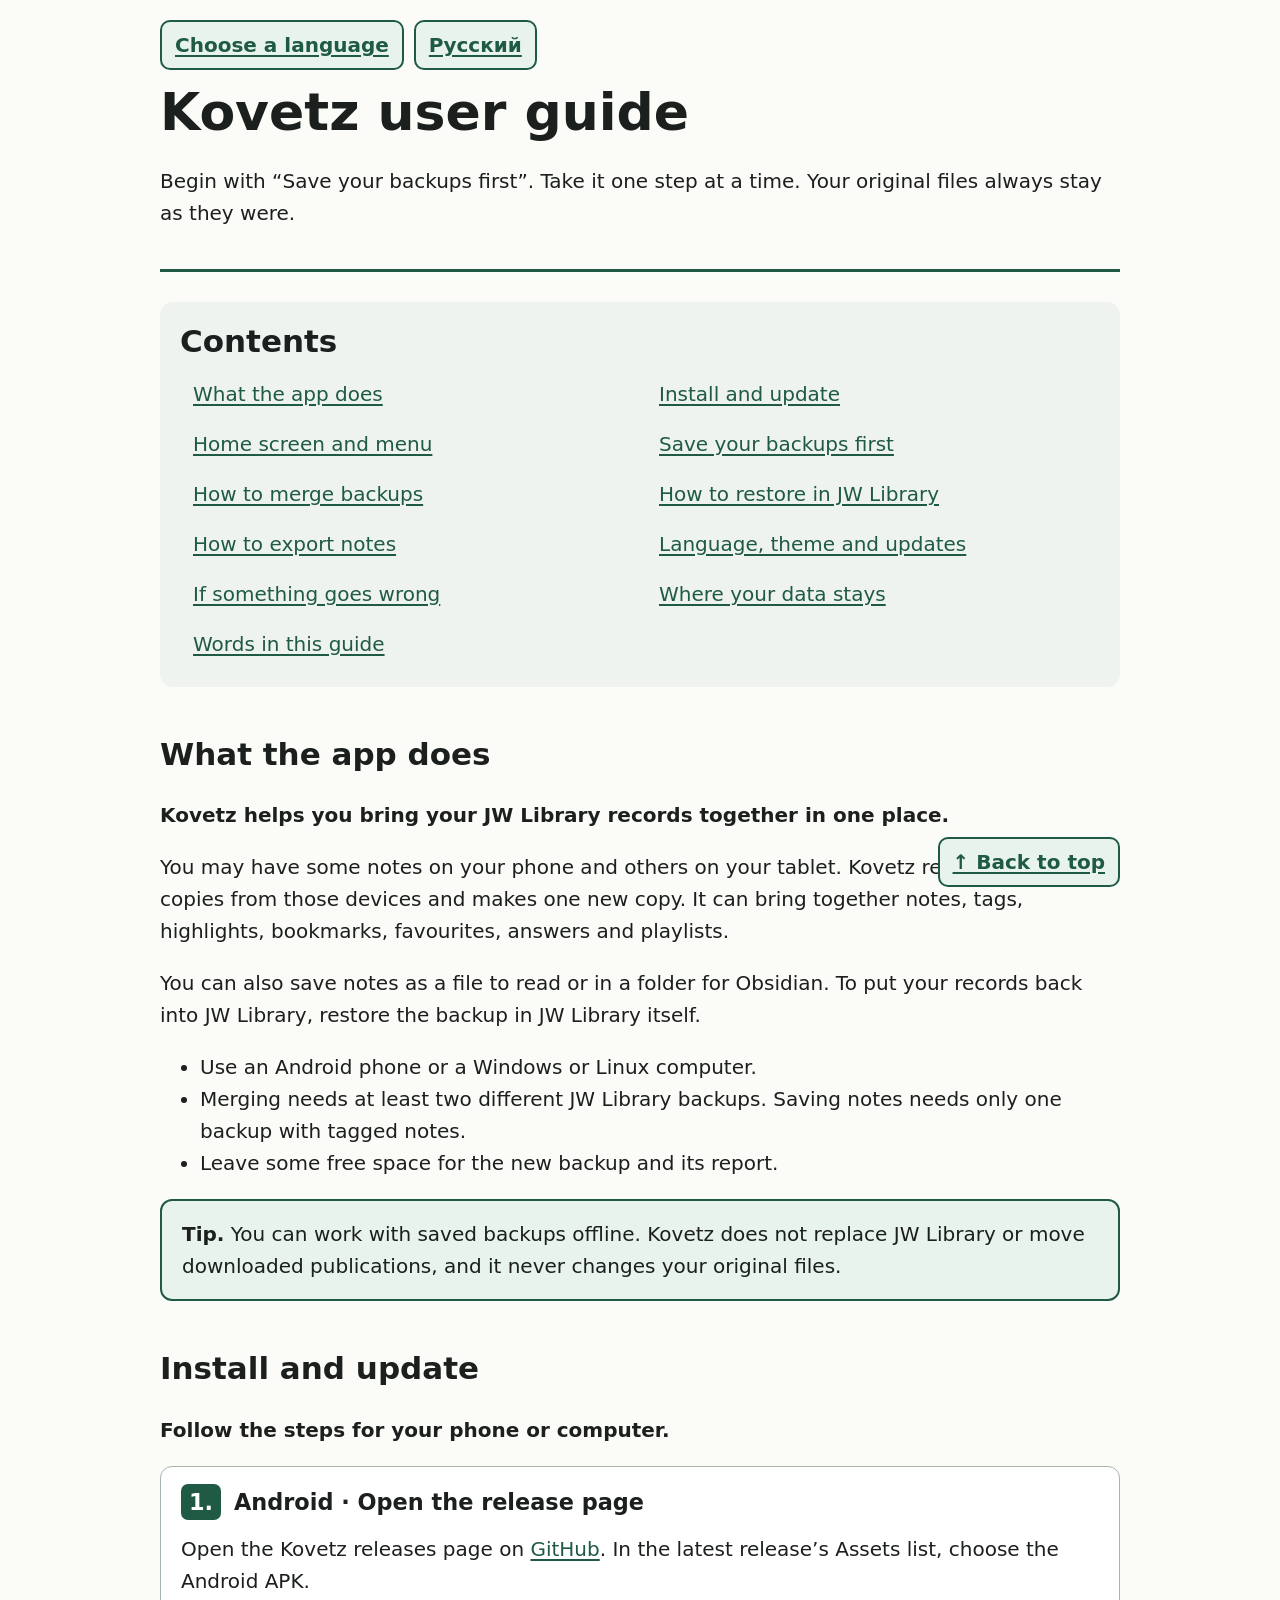
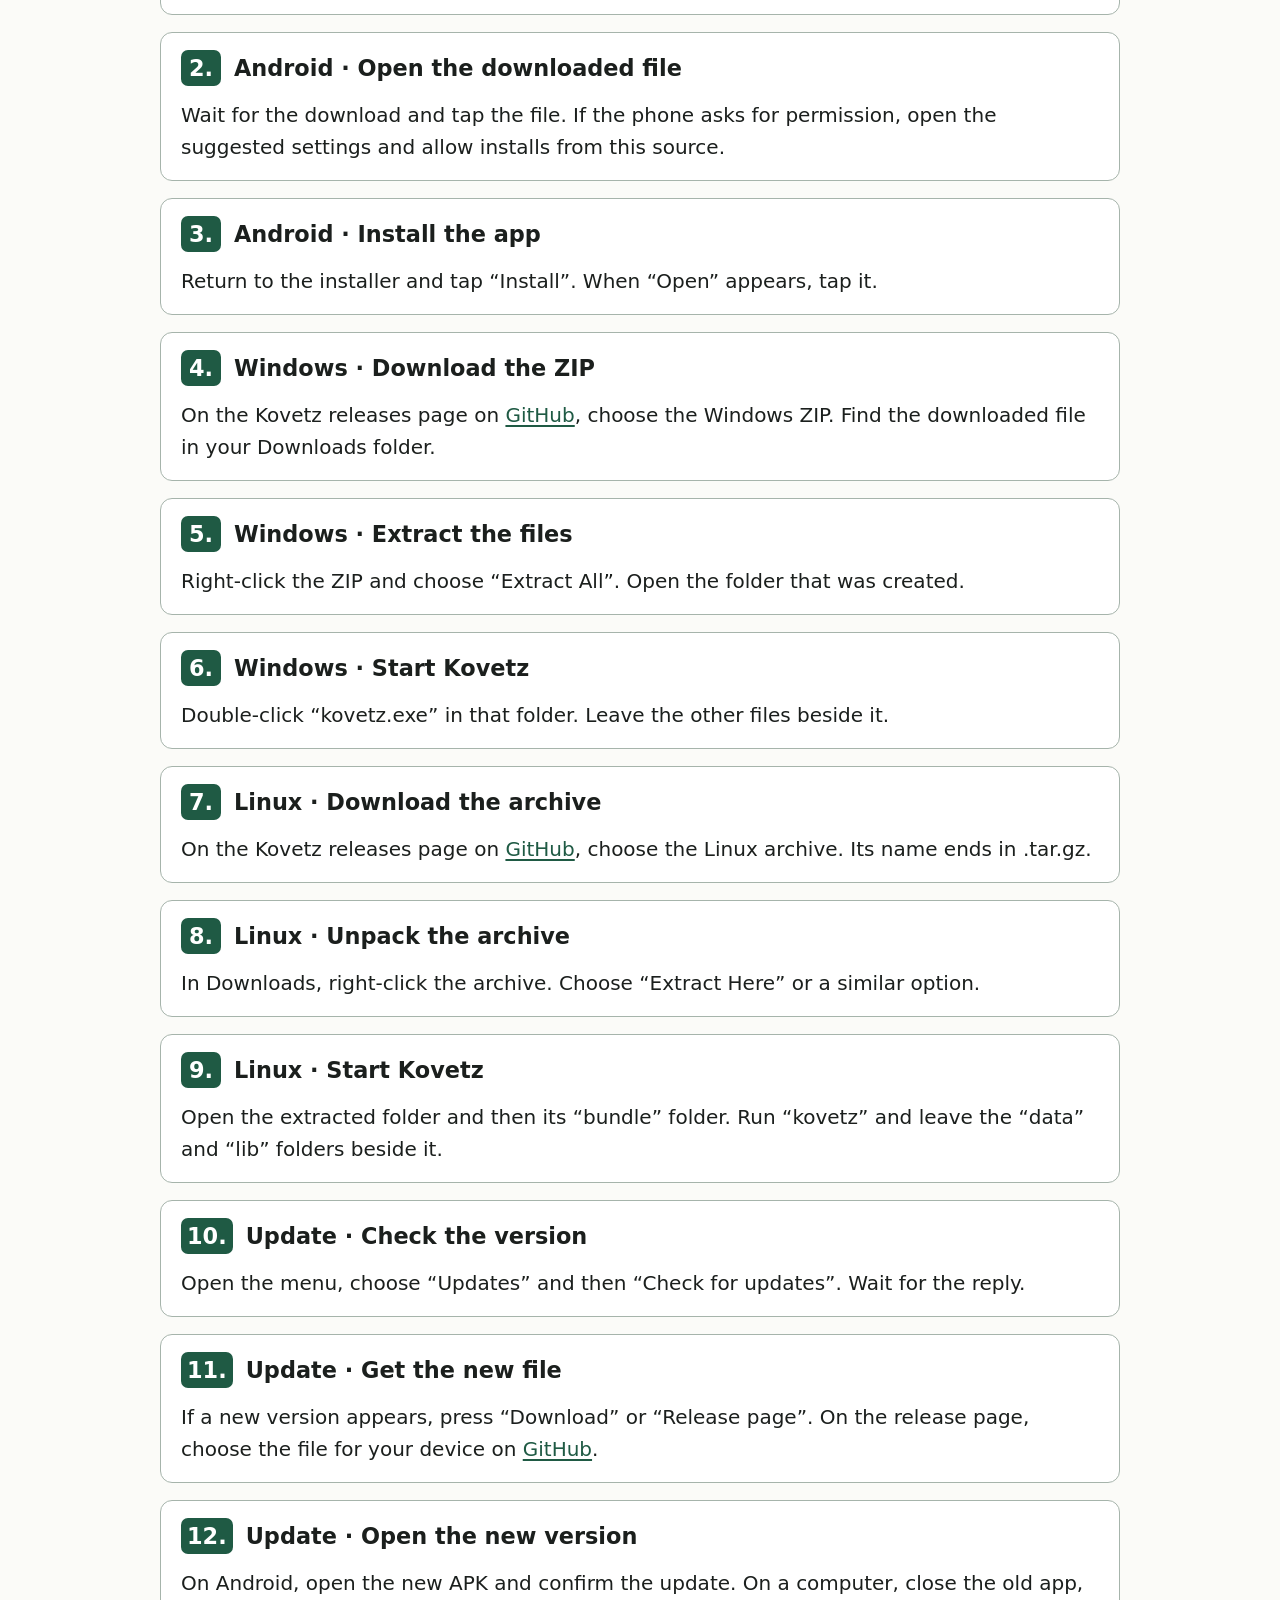
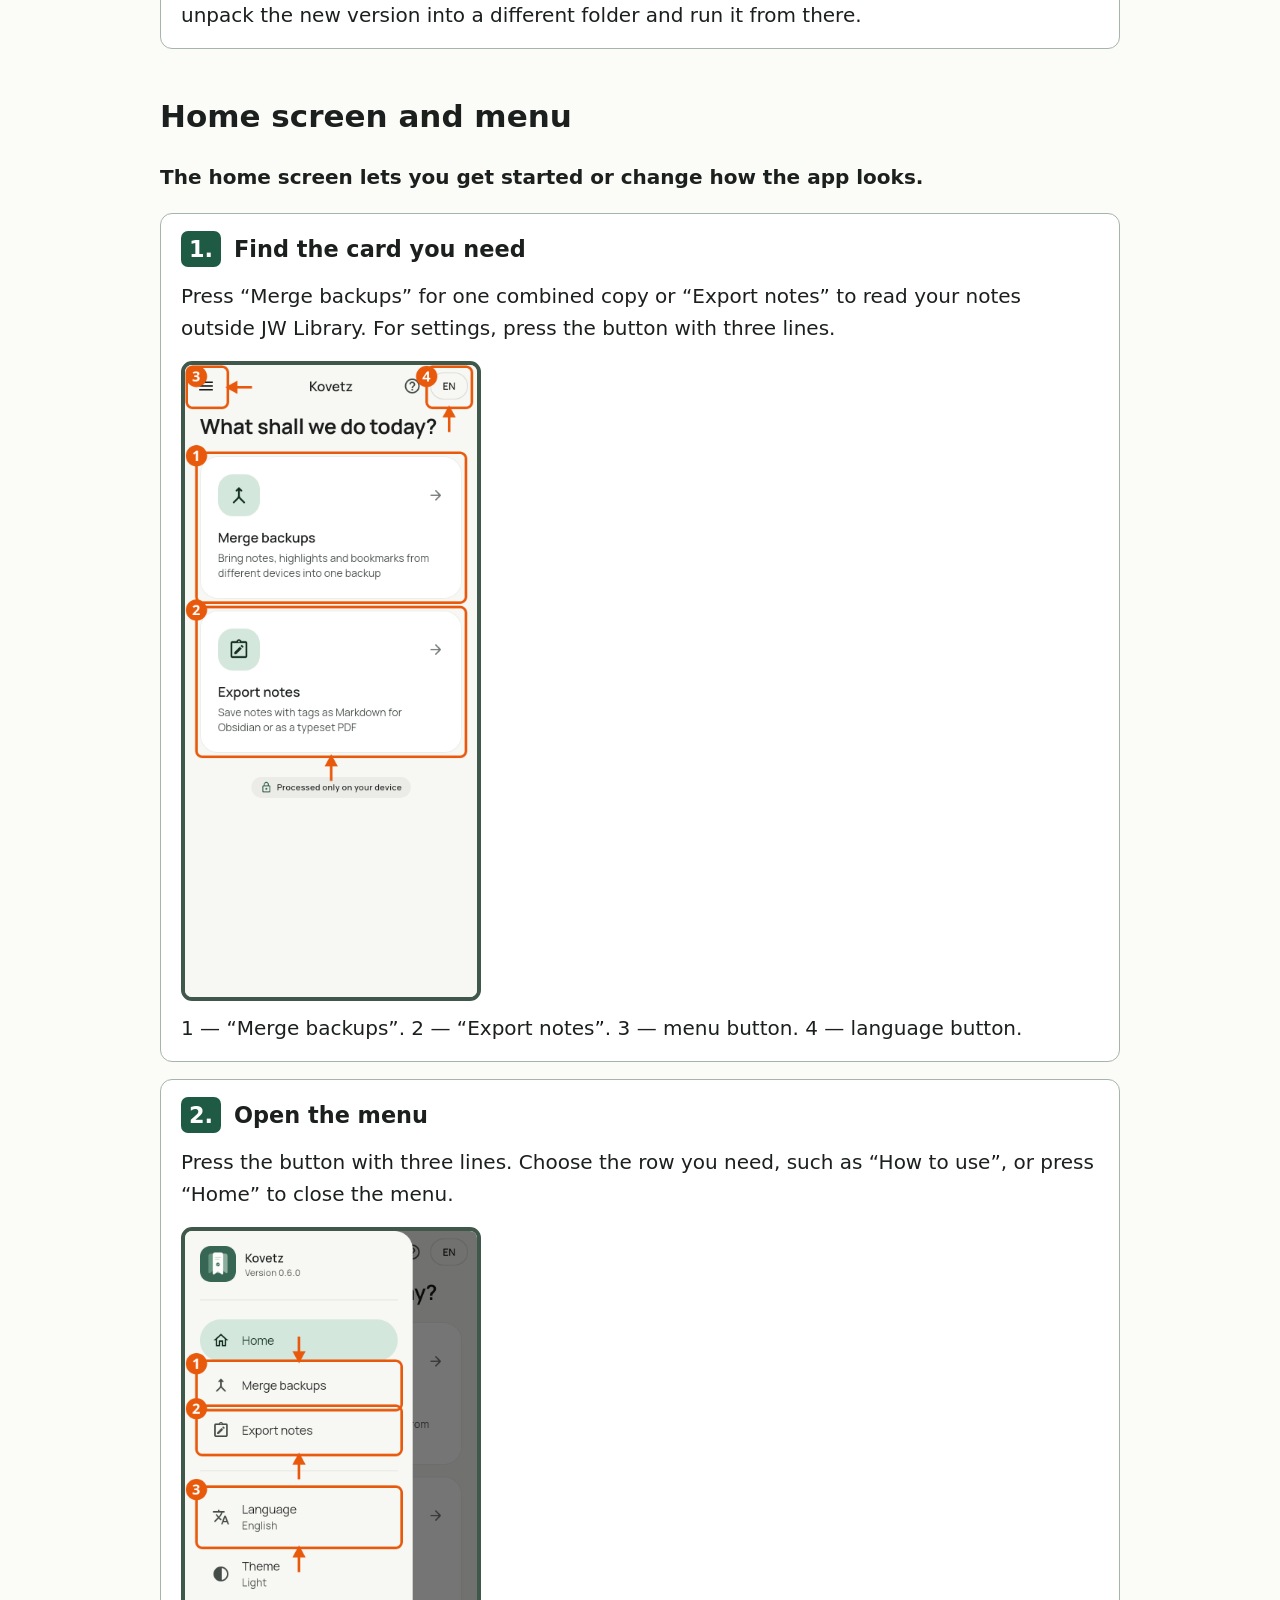
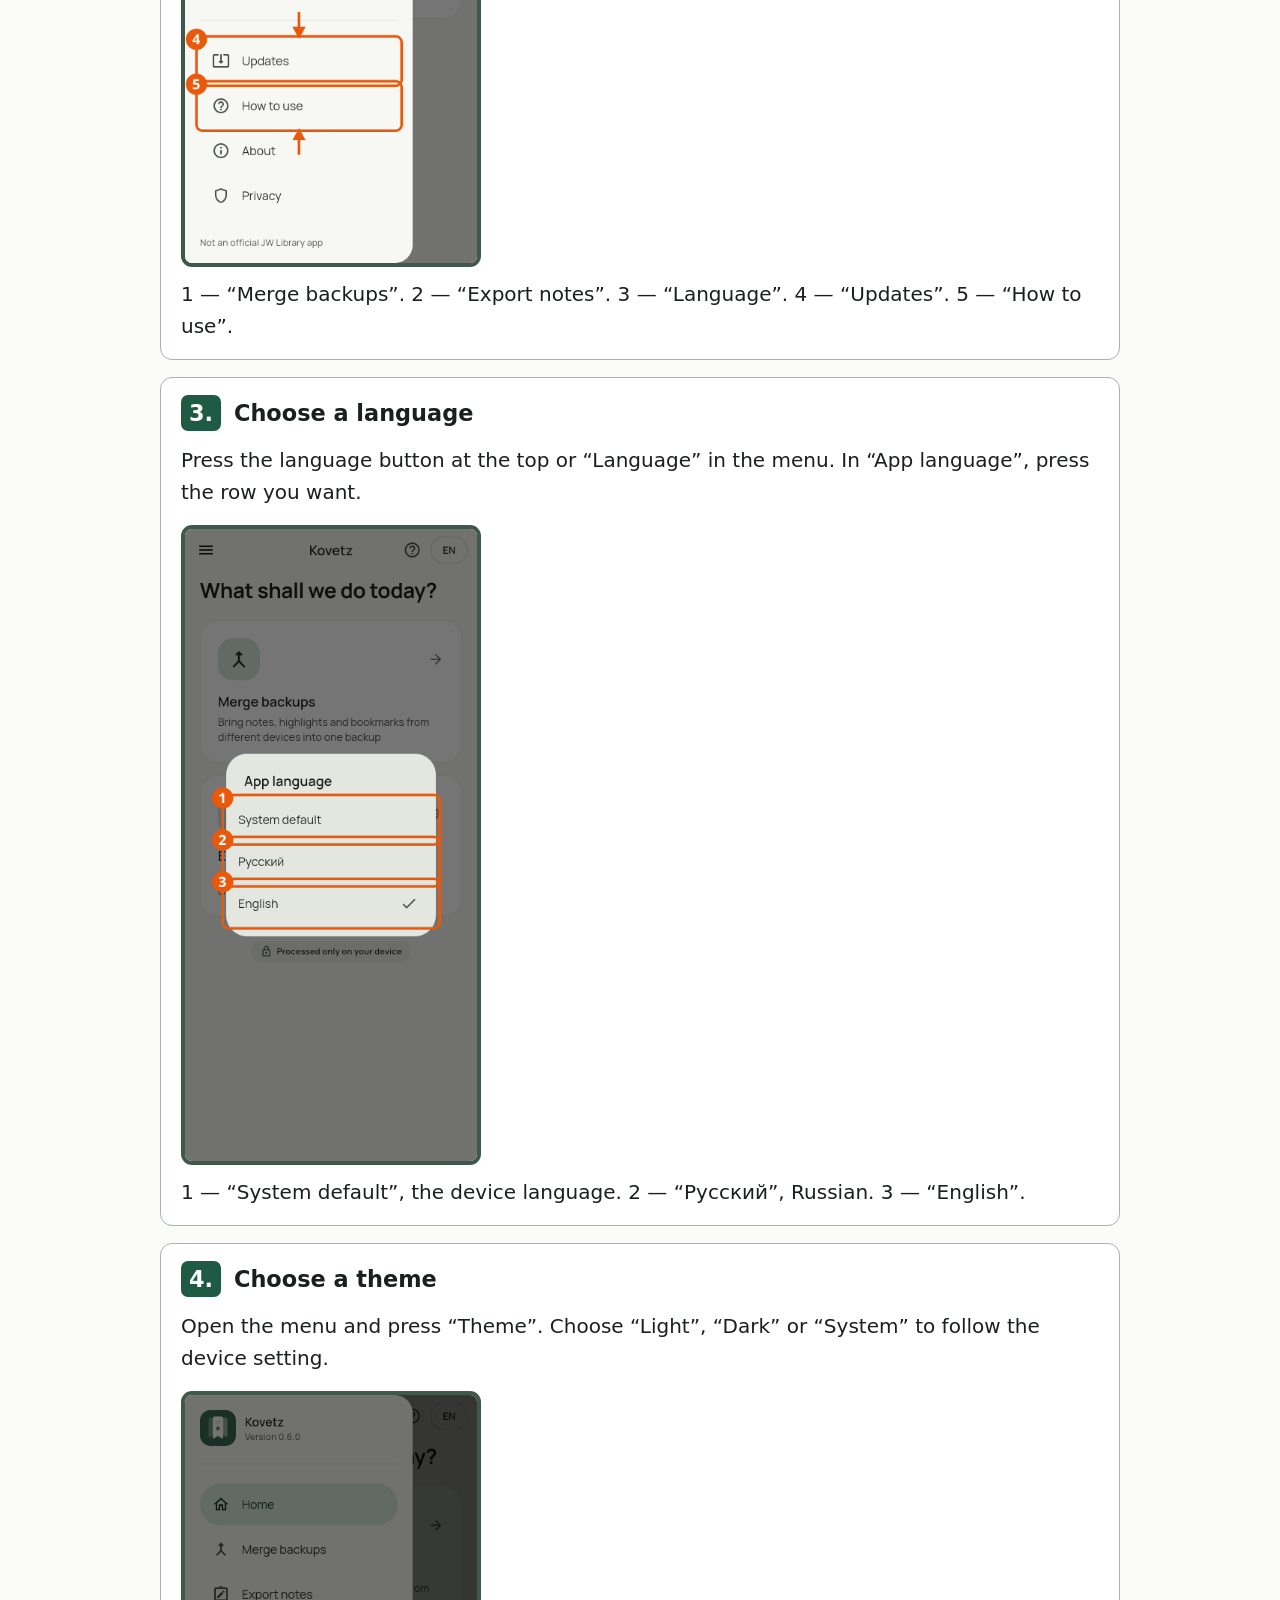
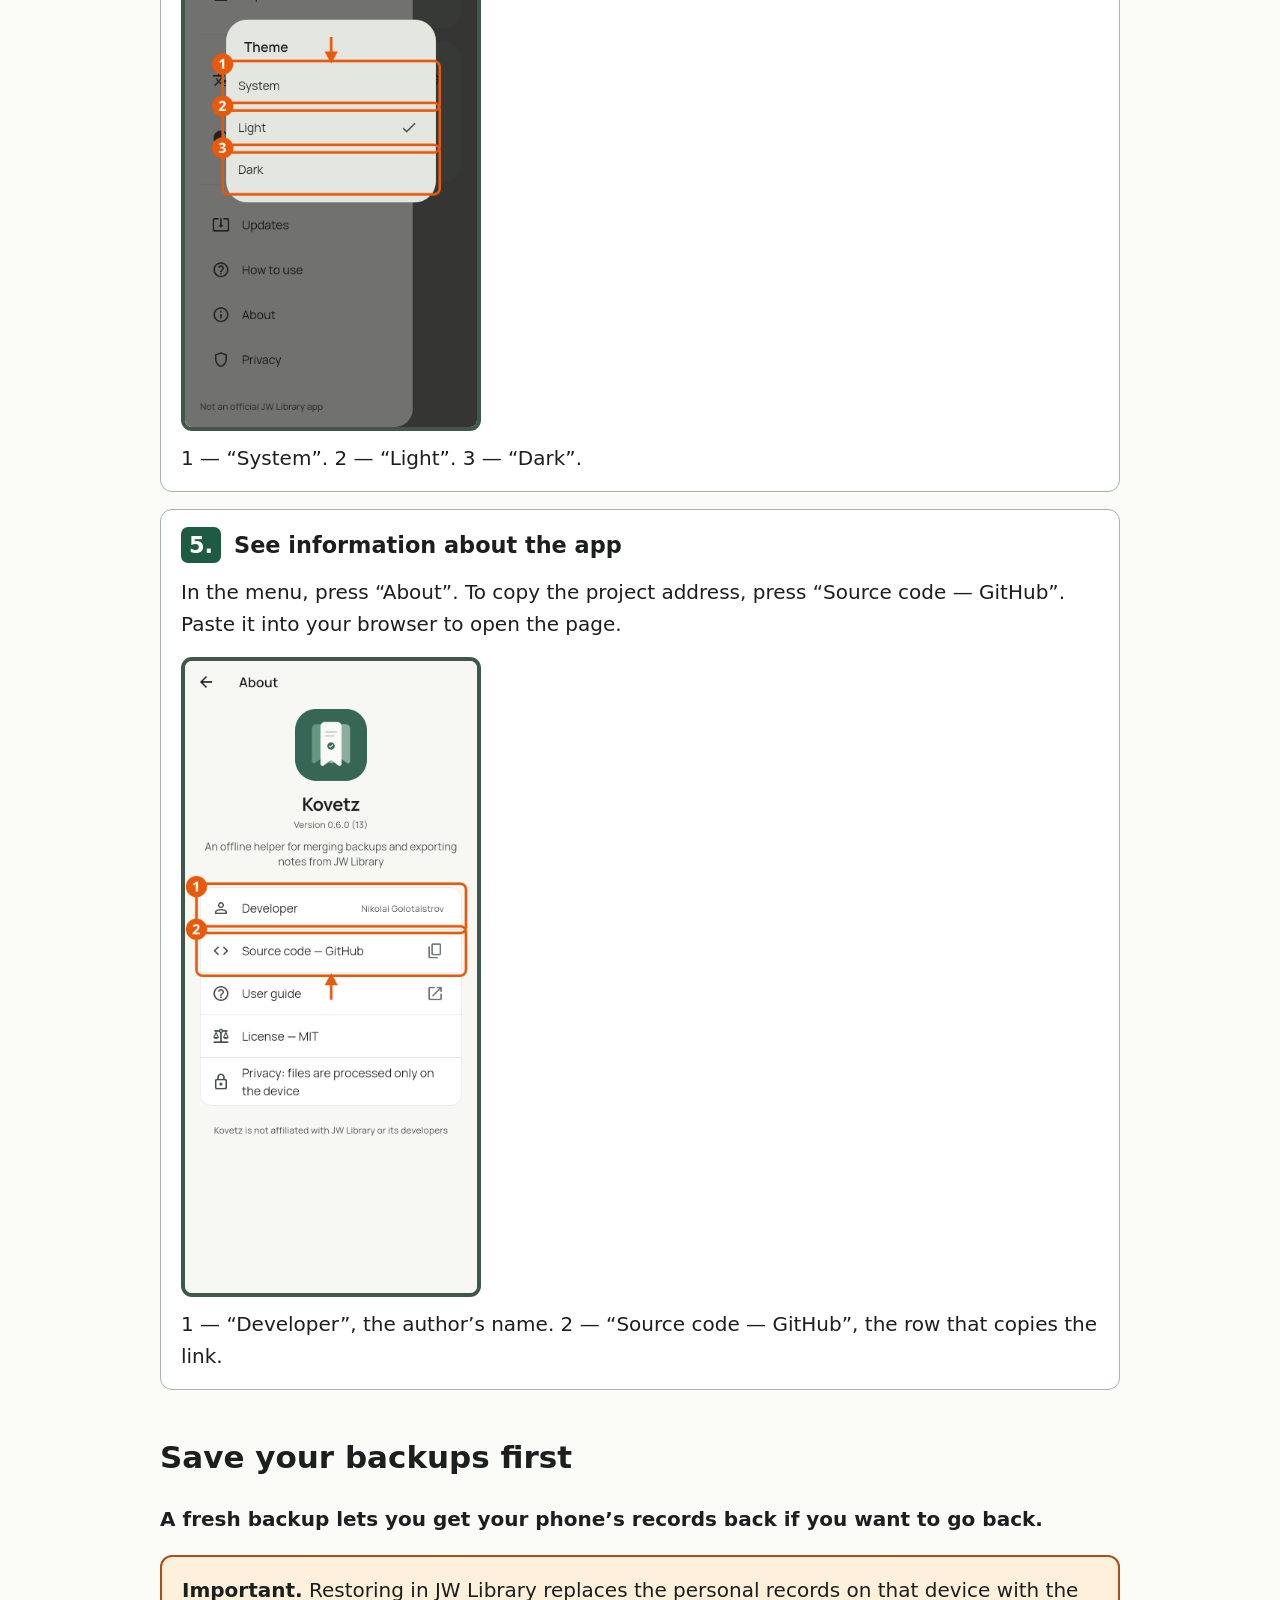
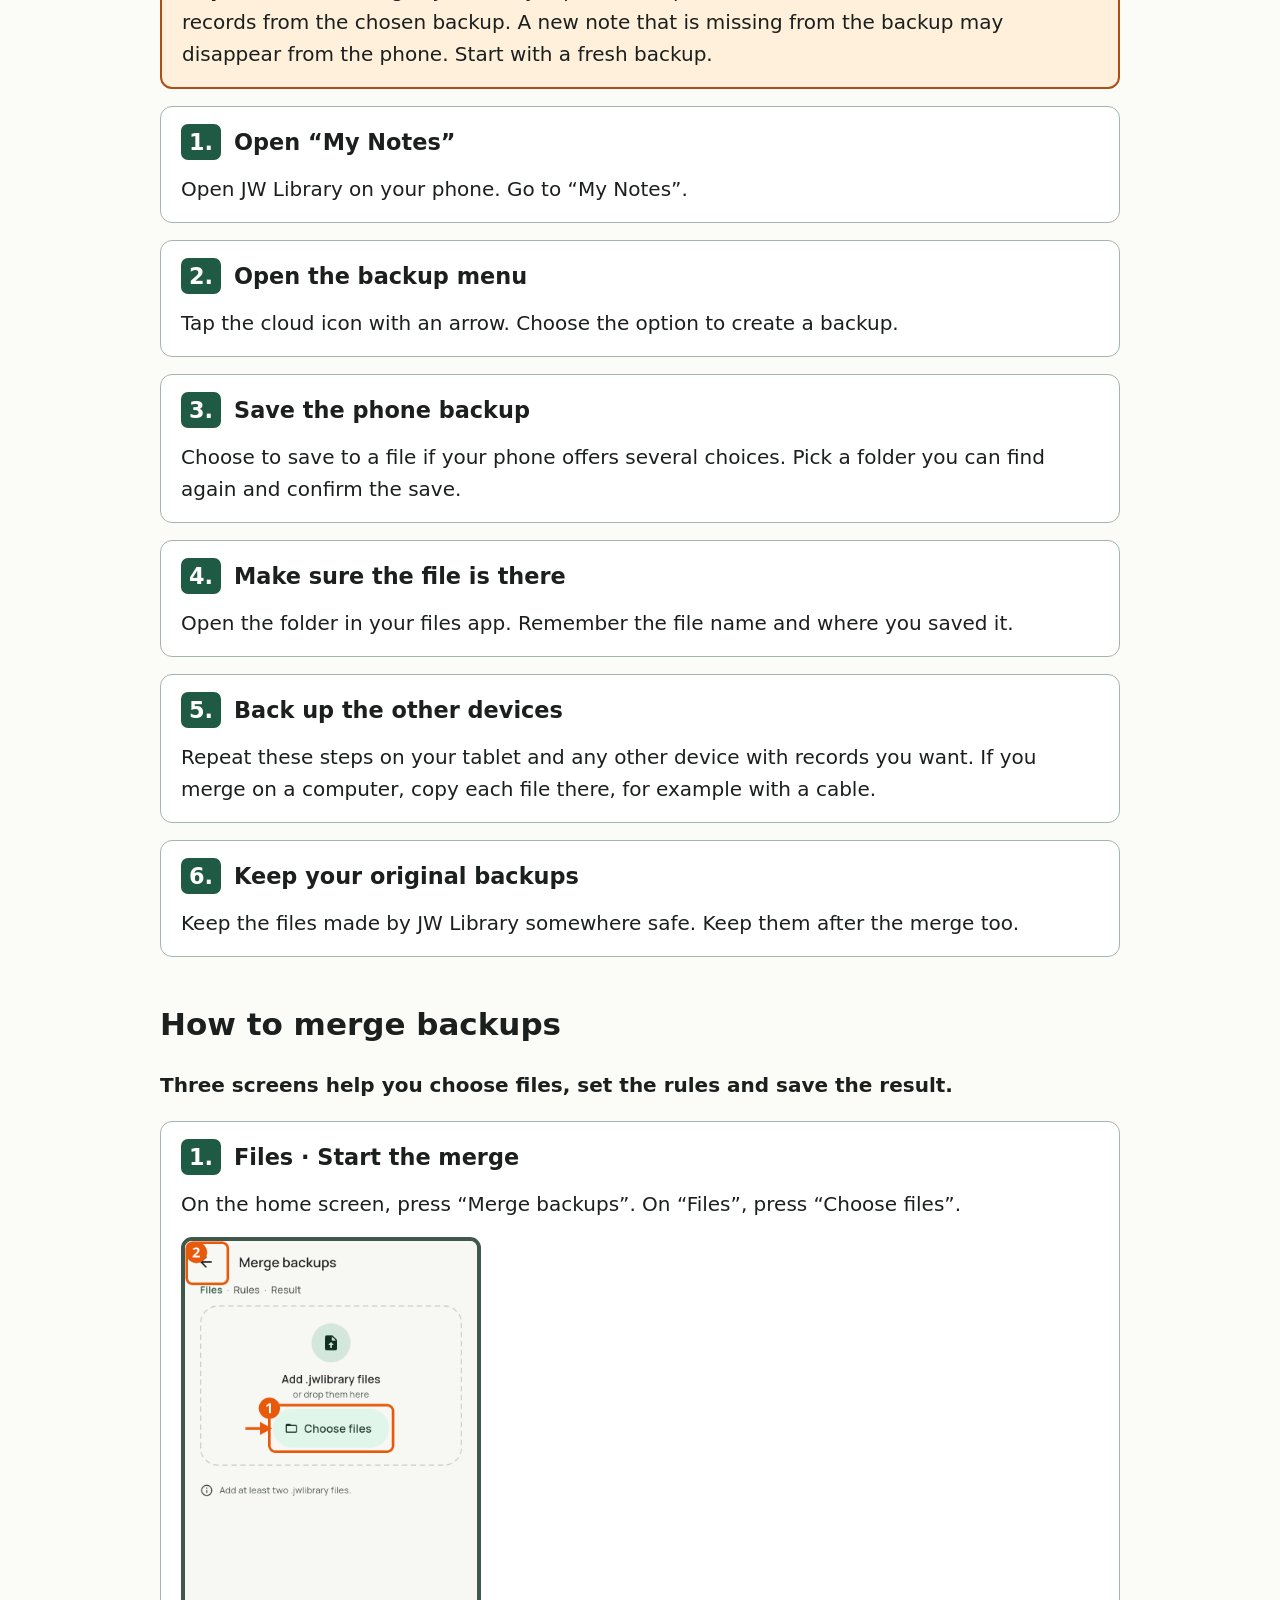
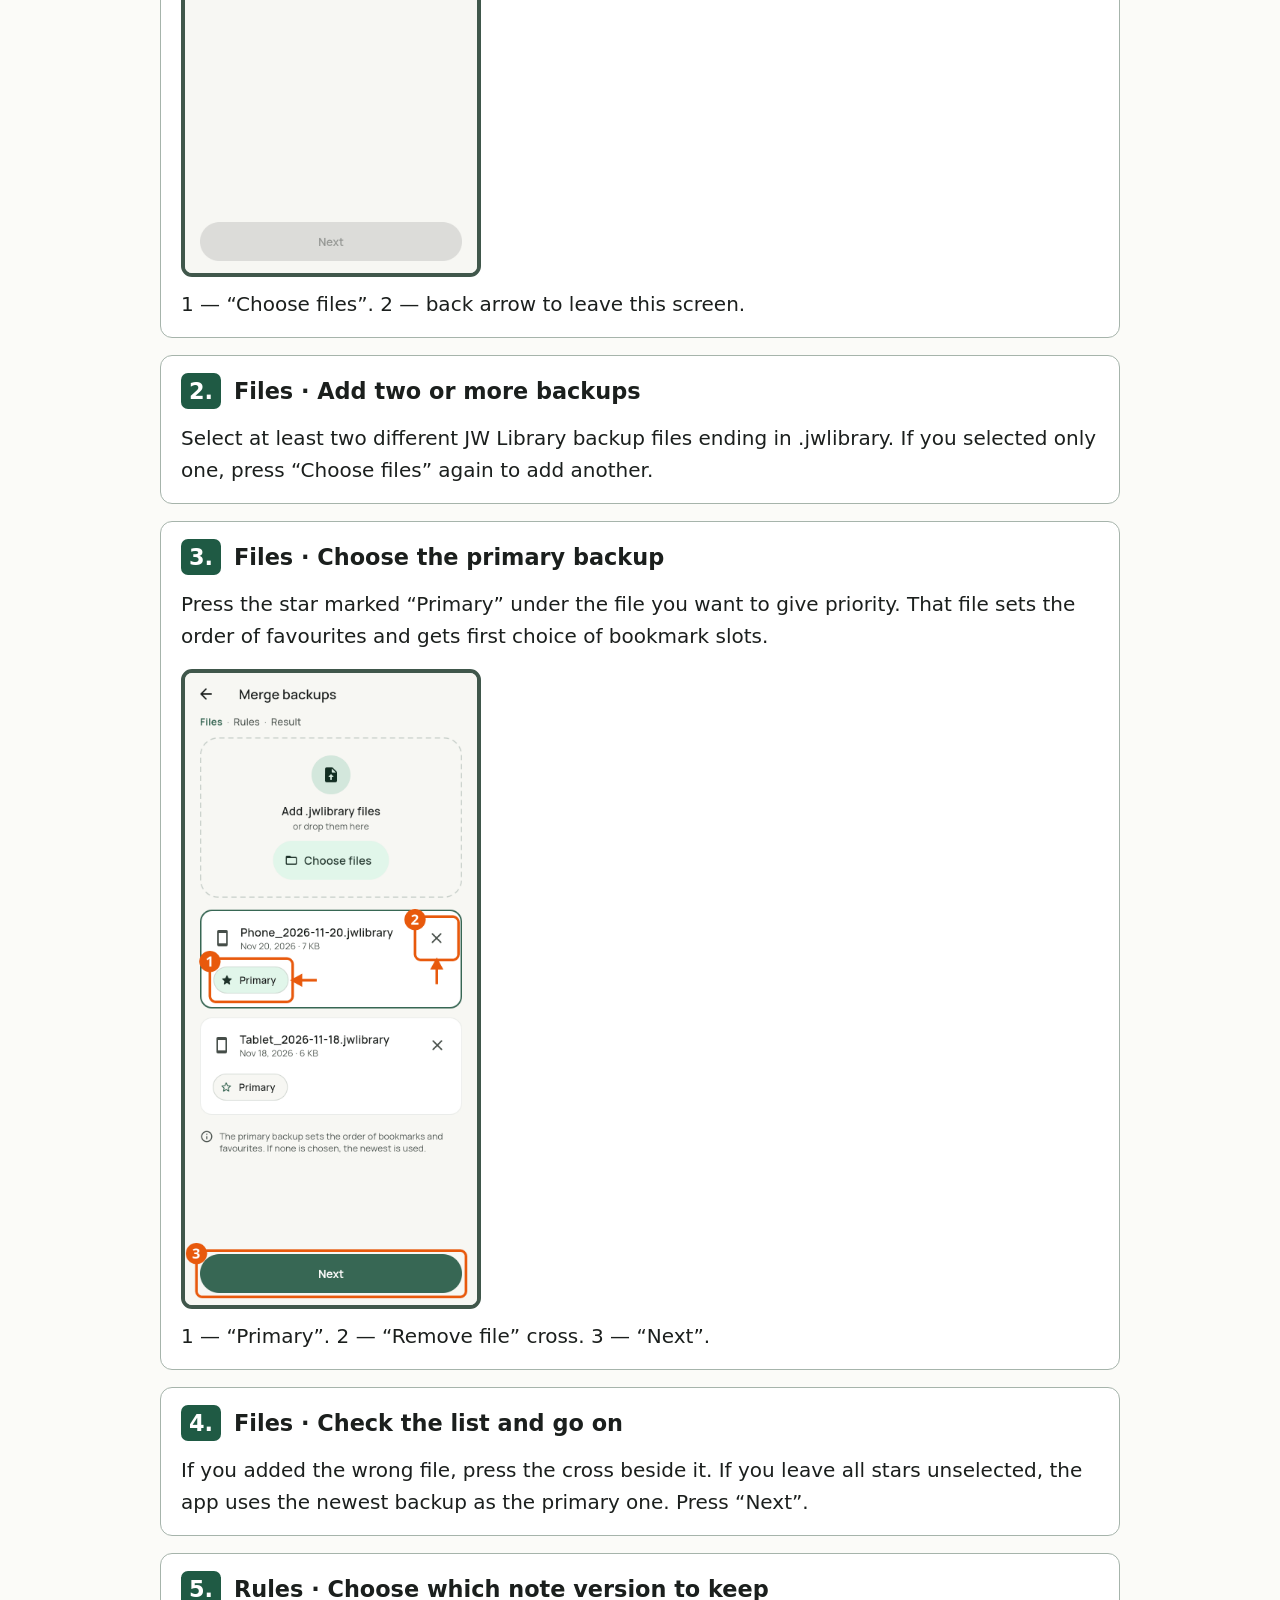
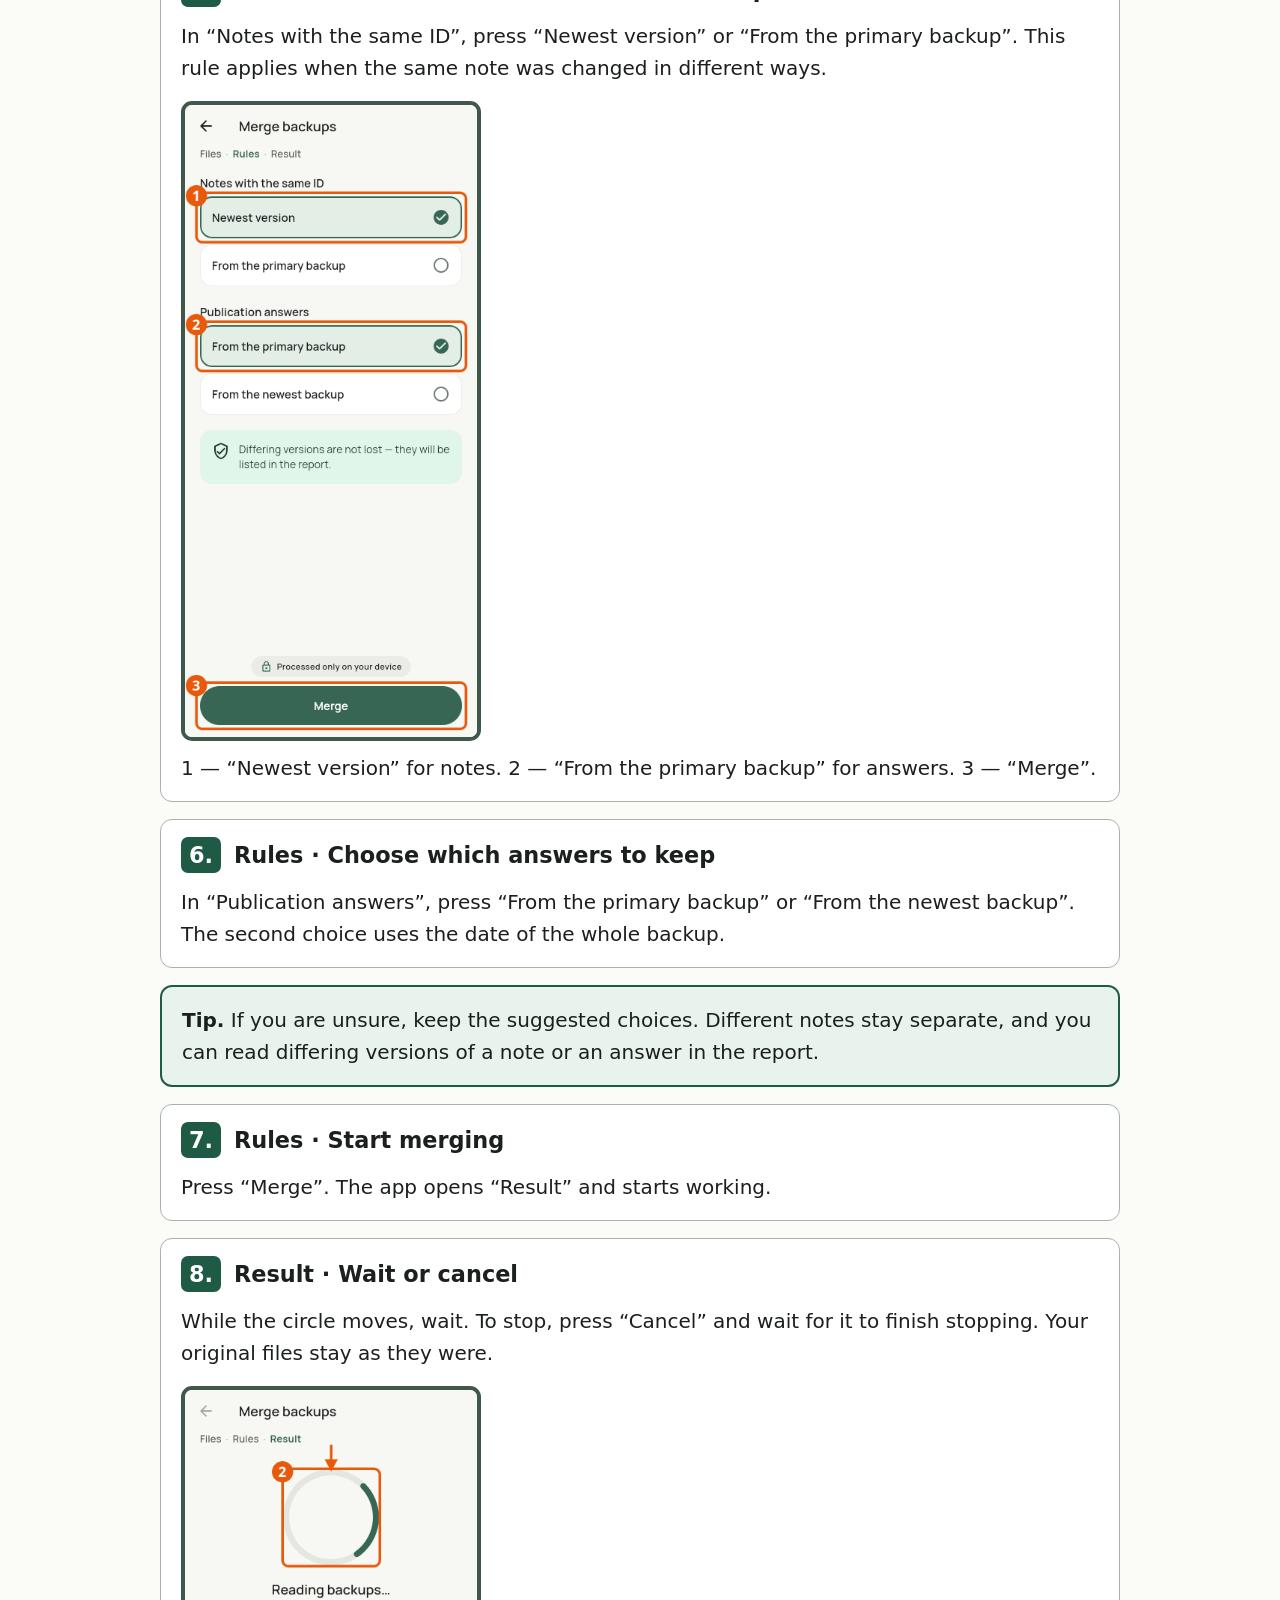
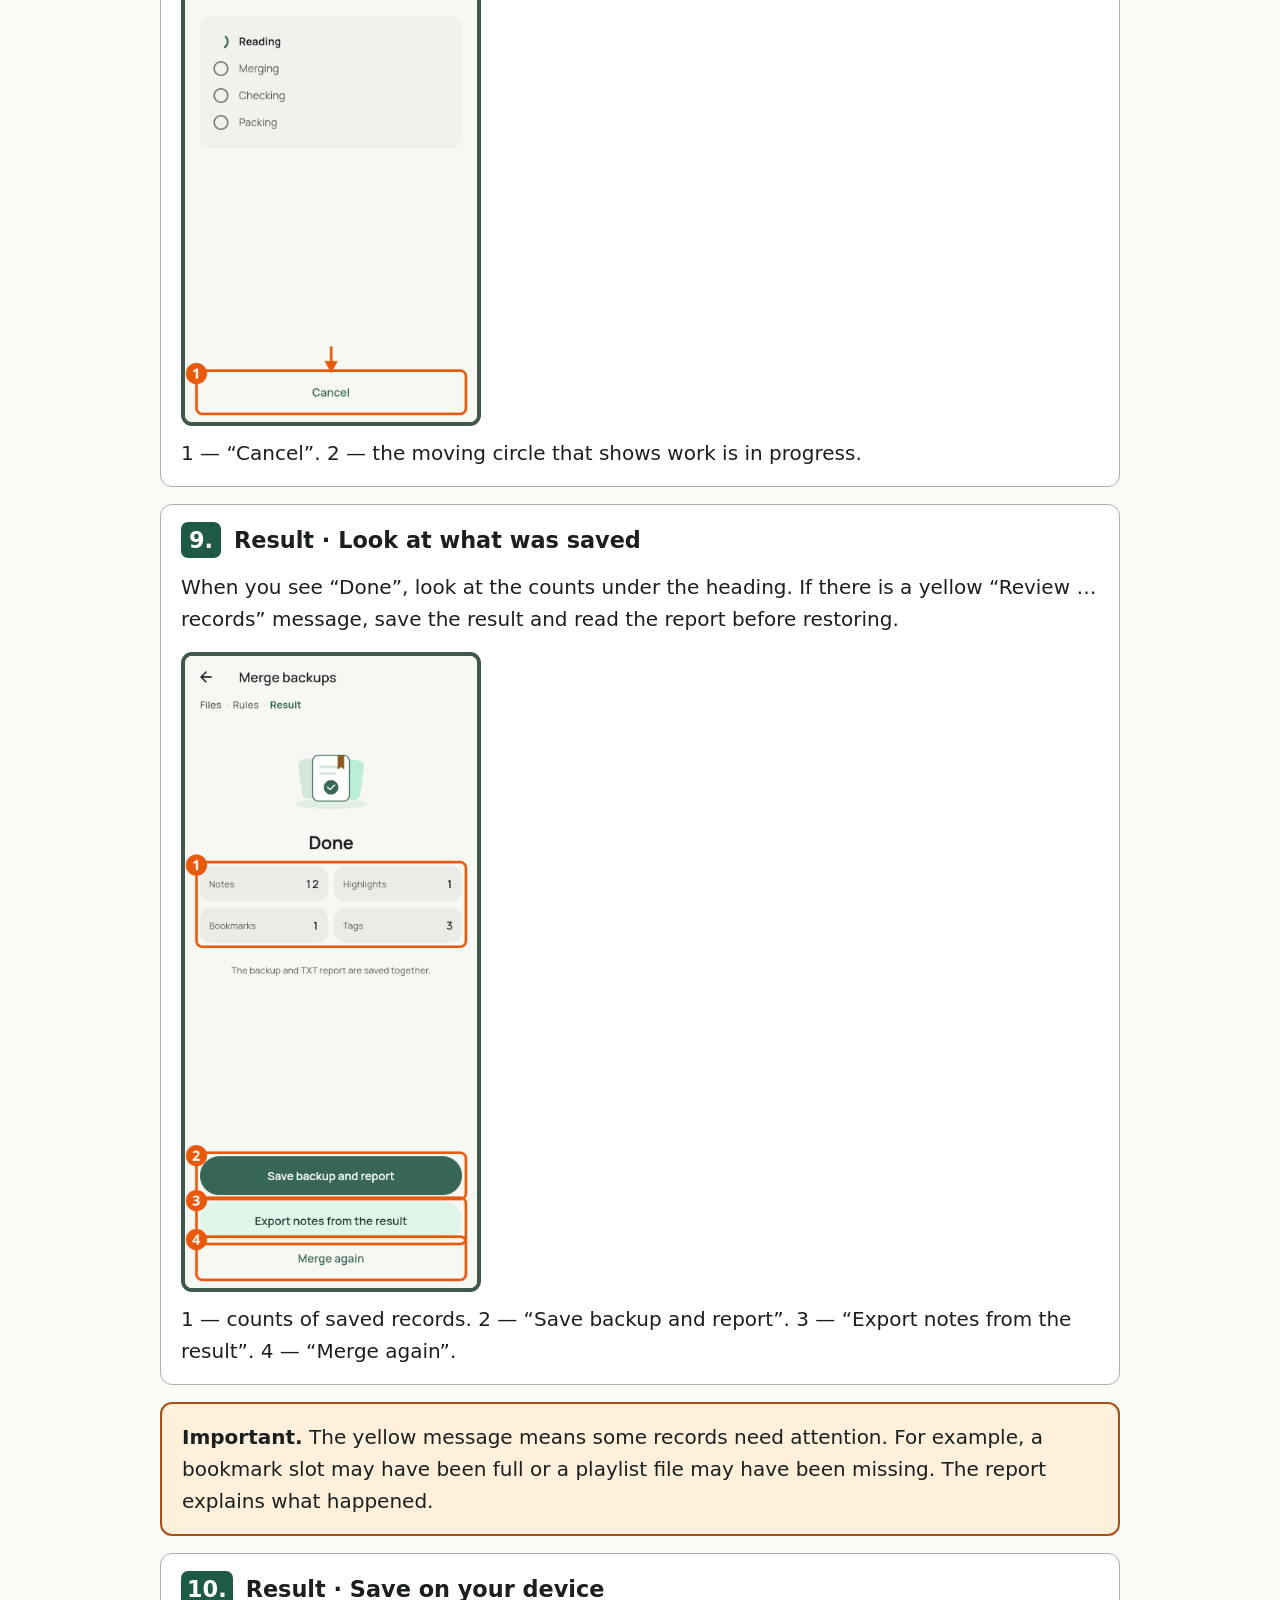
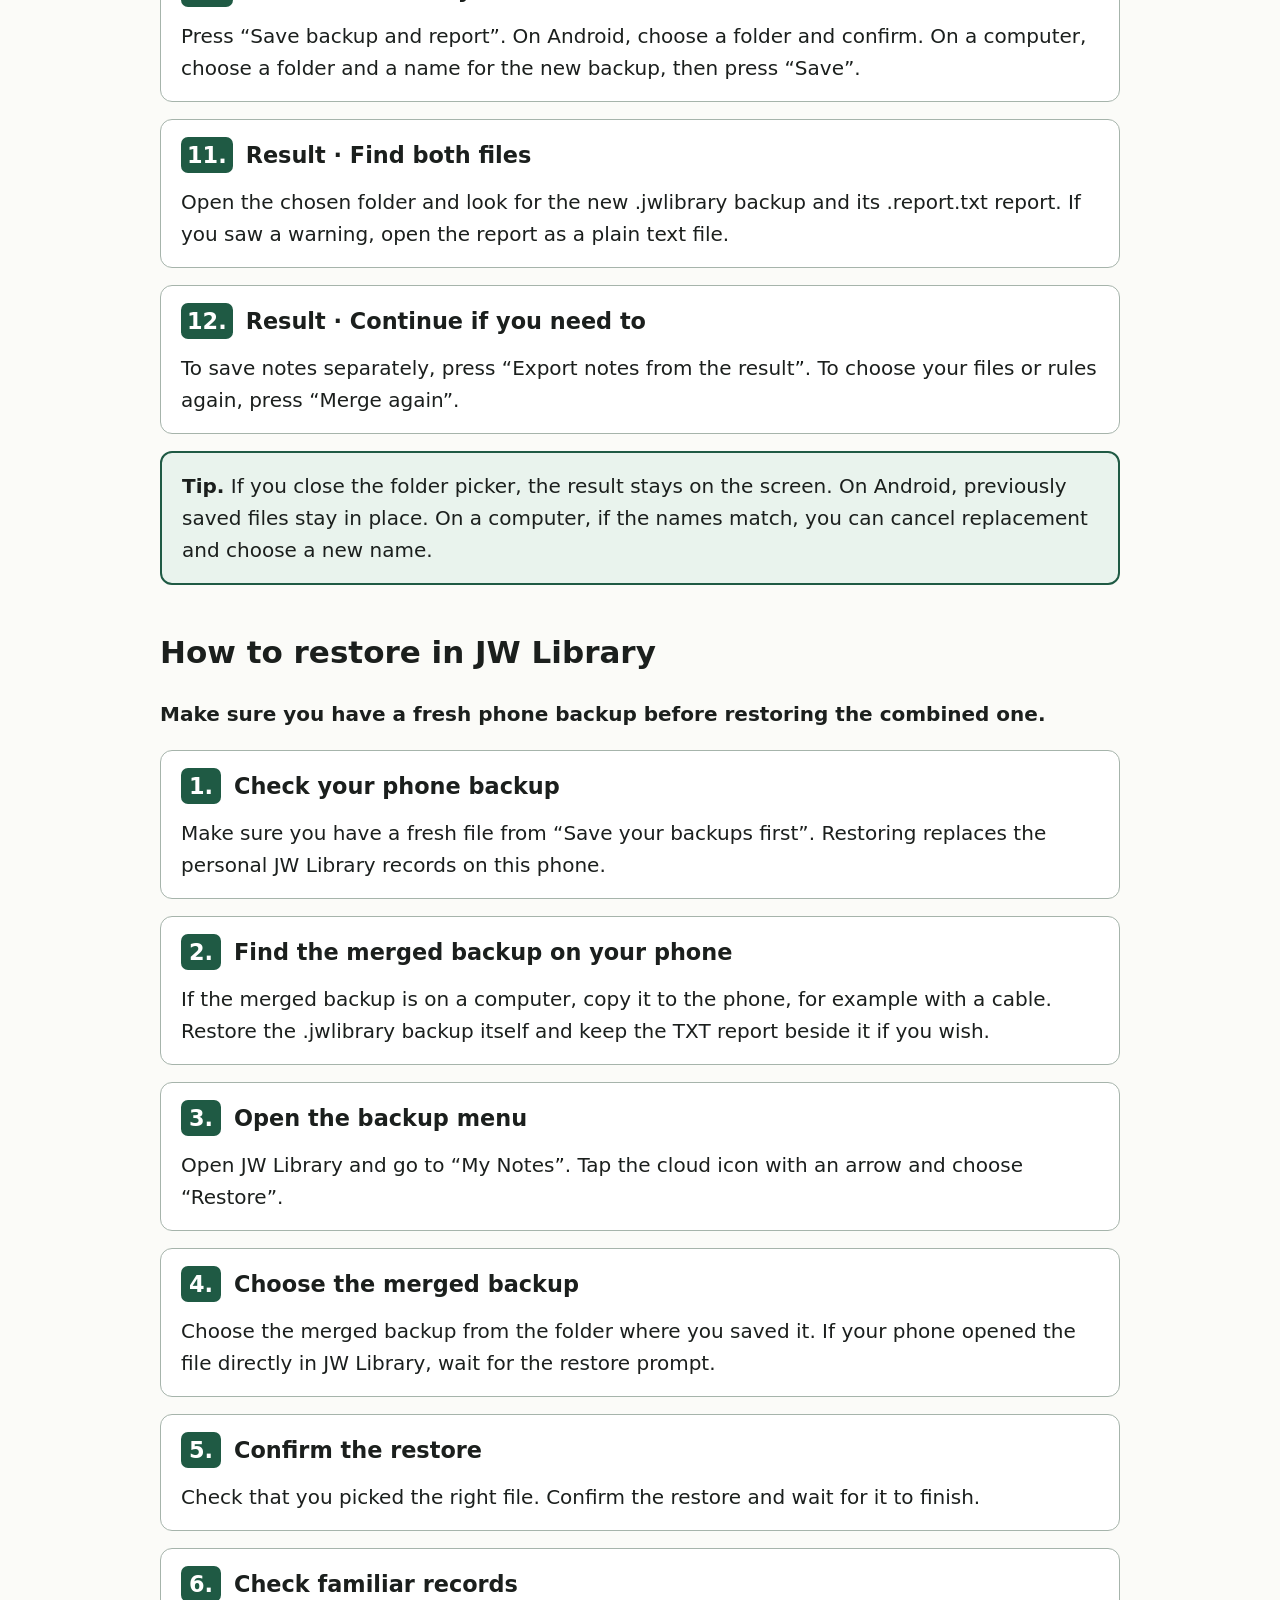
==== commit 5104f638: "Техническое переименование: пакет kovetz, Android id dev.kovetz.app Пакет Dart, id и пакет Kotlin, к" ====
--- a/docs/site/en/index.html
+++ b/docs/site/en/index.html
@@ -69,7 +69,7 @@
     </article>
     <article class="step">
       <h3><span class="step-number">6.</span> Windows · Start Kovetz</h3>
-      <p>Double-click “backup_merge.exe” in that folder. Leave the other files beside it.</p>
+      <p>Double-click “kovetz.exe” in that folder. Leave the other files beside it.</p>
     </article>
     <article class="step">
       <h3><span class="step-number">7.</span> Linux · Download the archive</h3>
@@ -81,7 +81,7 @@
     </article>
     <article class="step">
       <h3><span class="step-number">9.</span> Linux · Start Kovetz</h3>
-      <p>Open the extracted folder and then its “bundle” folder. Run “backup_merge” and leave the “data” and “lib” folders beside it.</p>
+      <p>Open the extracted folder and then its “bundle” folder. Run “kovetz” and leave the “data” and “lib” folders beside it.</p>
     </article>
     <article class="step">
       <h3><span class="step-number">10.</span> Update · Check the version</h3>
@@ -357,6 +357,7 @@
         <figcaption>1 — the tag name. 2 — the note text. You can simply read here.</figcaption>
       </figure>
     </article>
+    <aside class="tip"><p><strong>Tip.</strong> Every PDF page has a «Table of contents» button at the bottom and a button with the current tag name. After jumping through a link, press «Table of contents» to return to the top. The tags are also listed in the bookmarks panel of your PDF reader.</p></aside>
   </section>
   <section id="settings" aria-labelledby="settings-title">
     <h2 id="settings-title">Language, theme and updates</h2>
